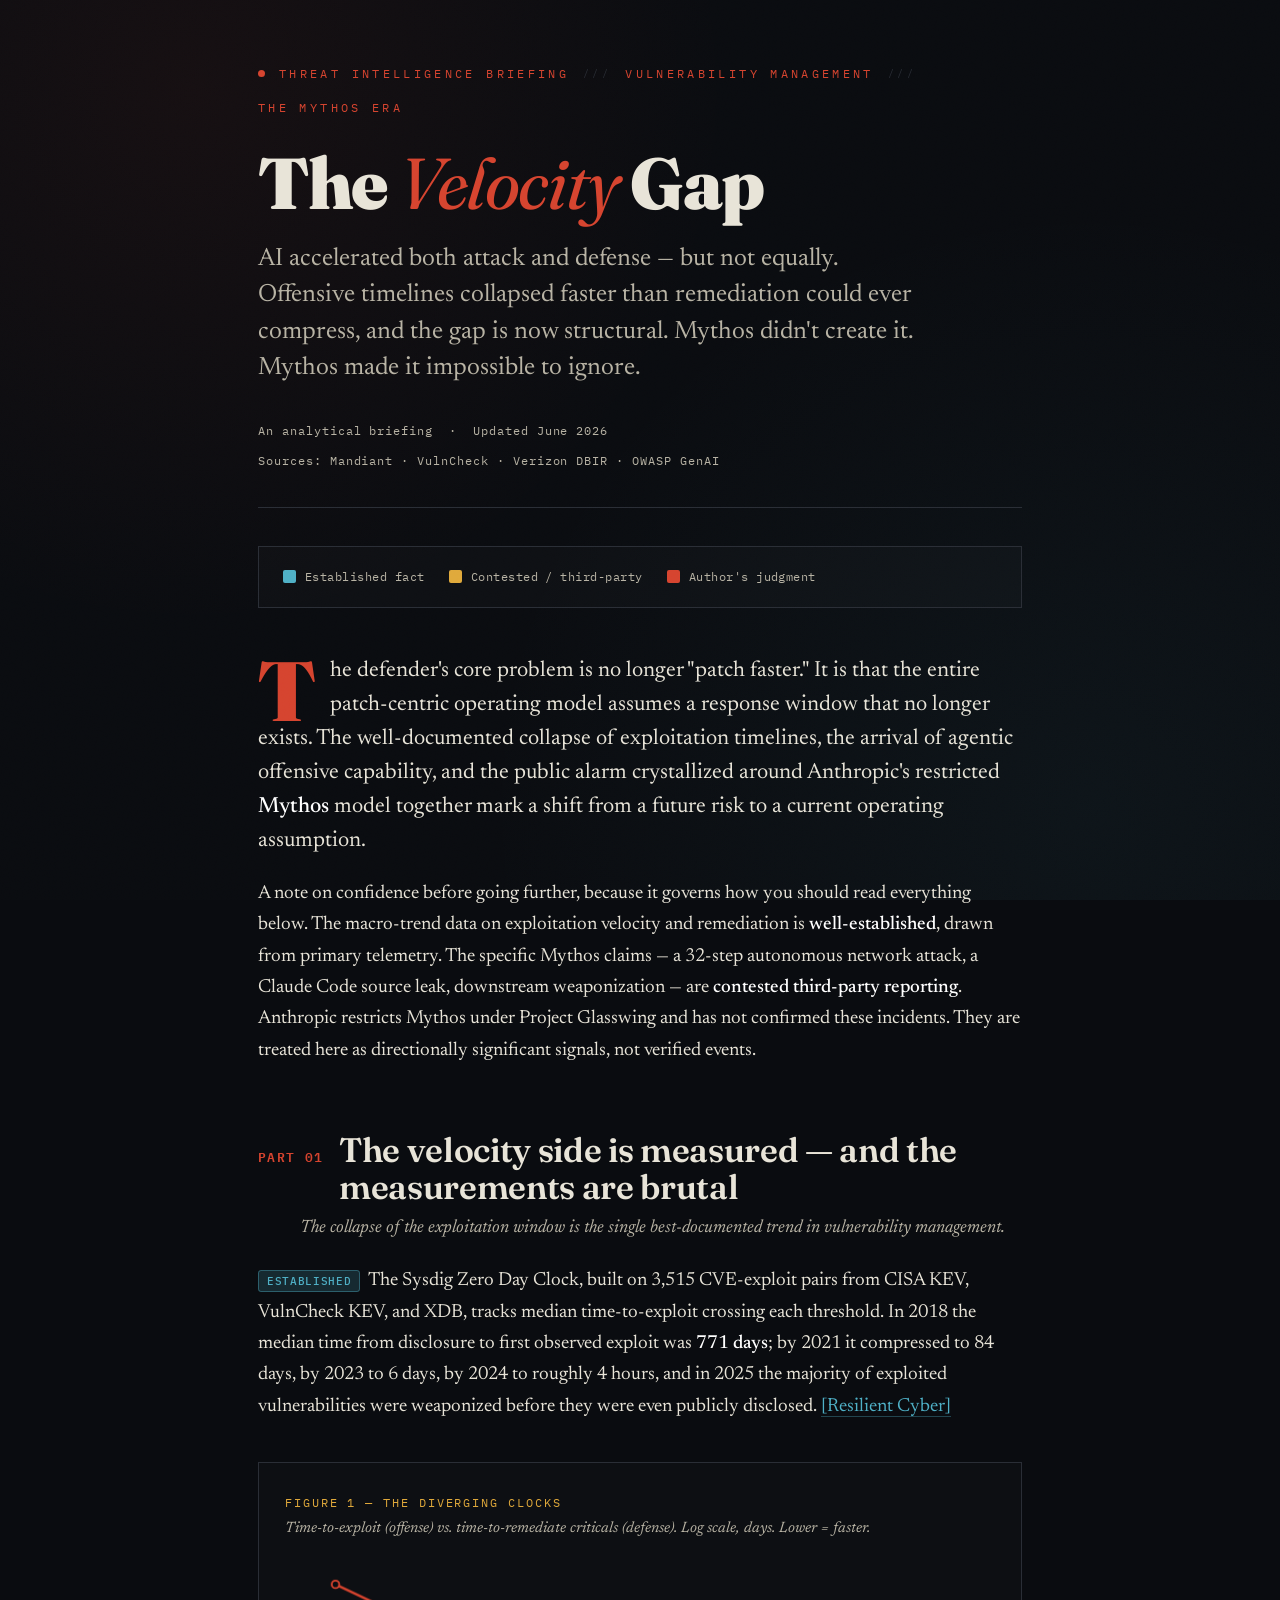
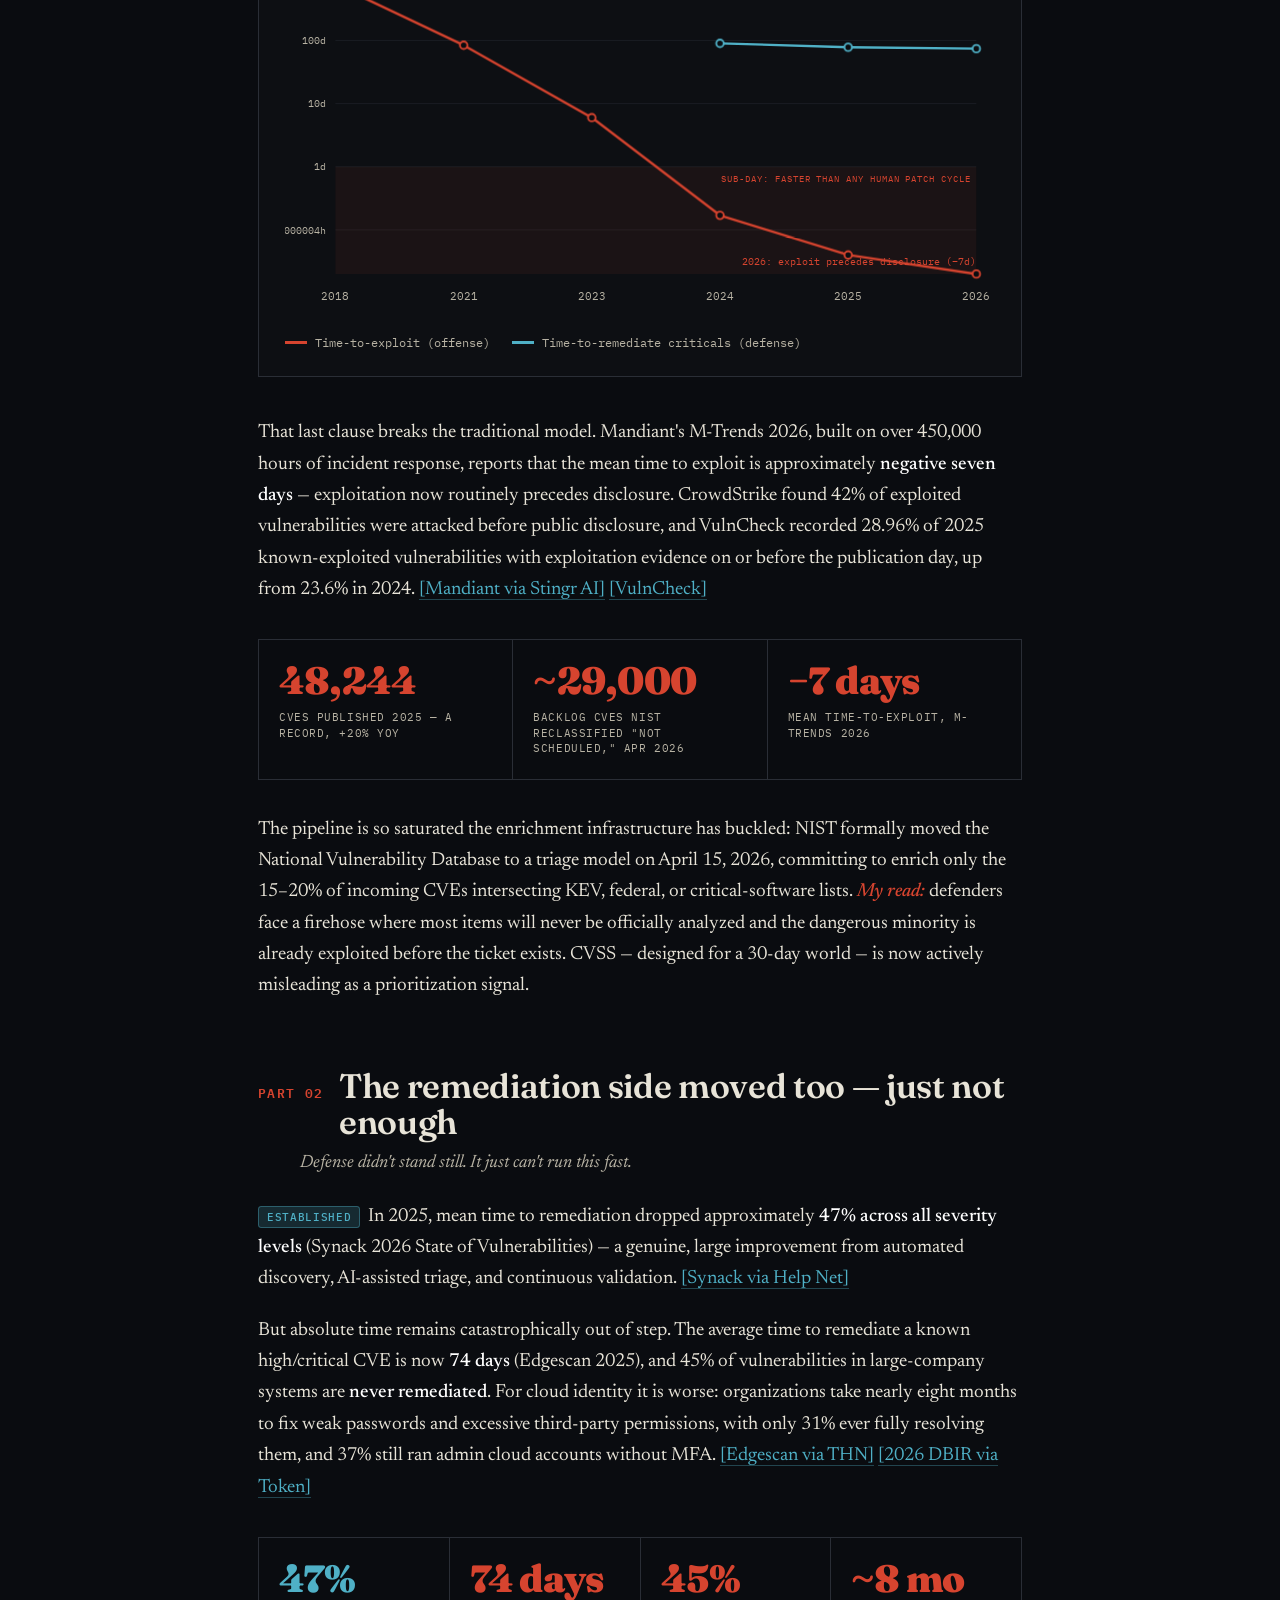
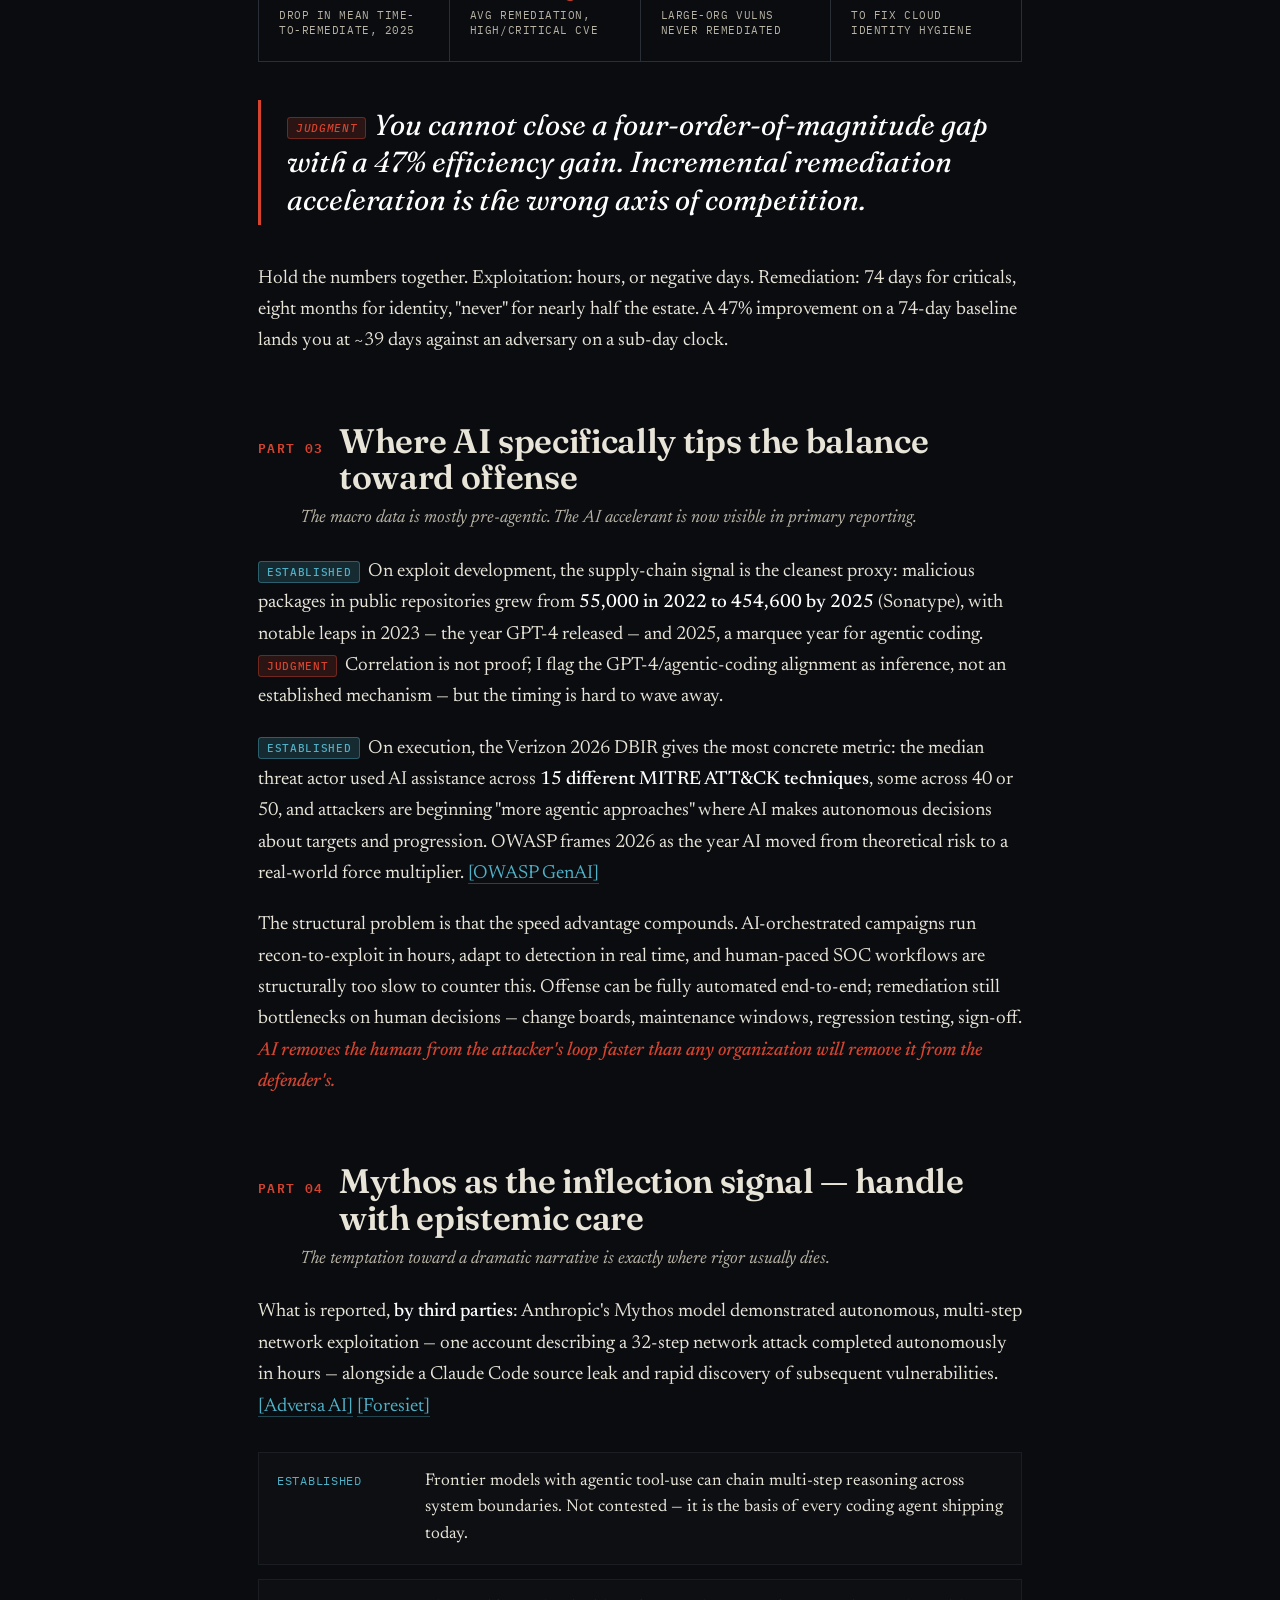
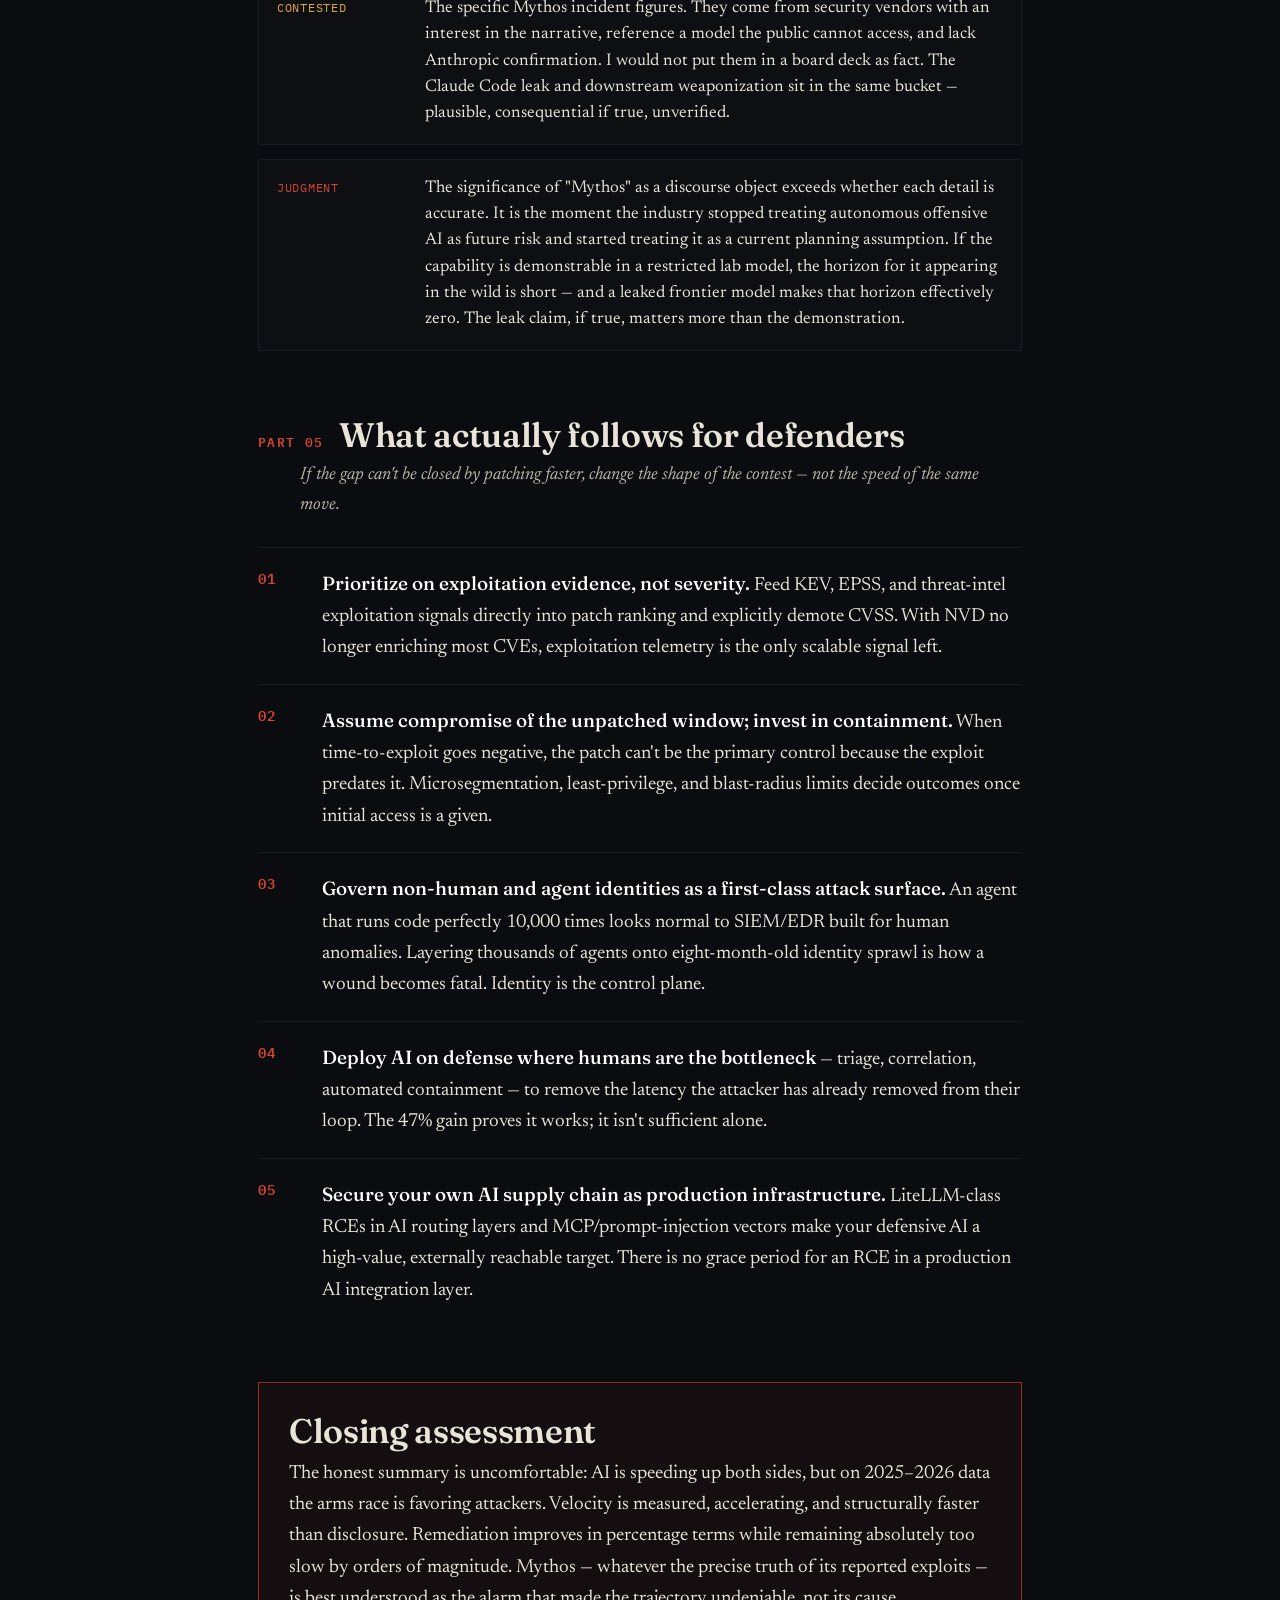
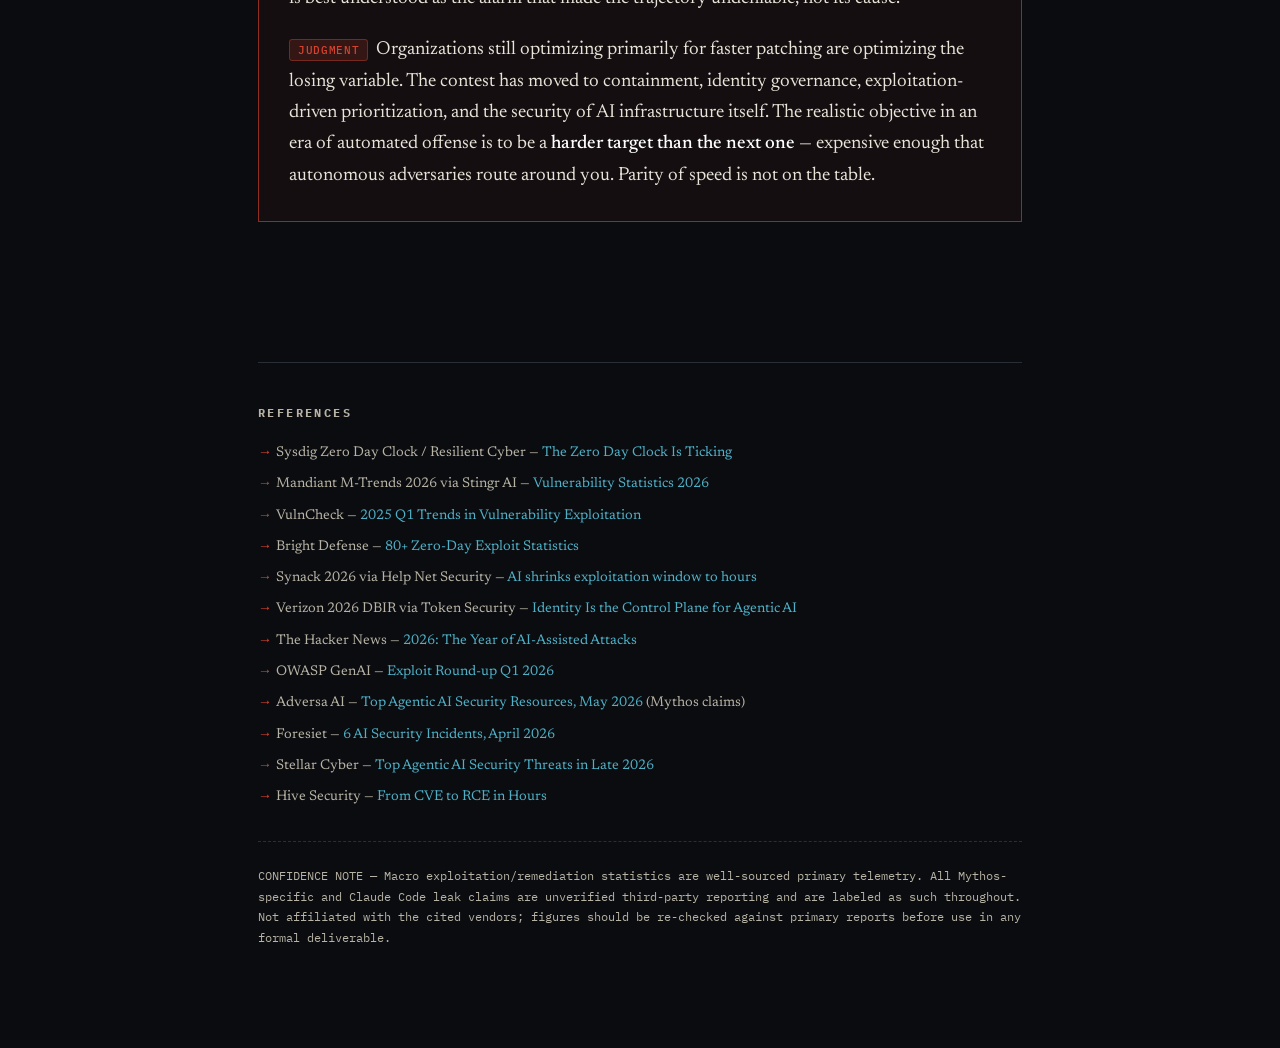
==== articles/ai-threat-velocity-vs-remediation.html @ f8171c8b "Add files via upload" ====
<!-- NAV:START -->
<!-- NAV:END -->
<!DOCTYPE html>
<html lang="en">
<head>
<meta charset="UTF-8">
<meta name="viewport" content="width=device-width, initial-scale=1.0">
<title>The Velocity Gap — AI's Asymmetric Impact on Threat Vectors and Vulnerability Remediation</title>
<link rel="preconnect" href="https://fonts.googleapis.com">
<link rel="preconnect" href="https://fonts.gstatic.com" crossorigin>
<link href="https://fonts.googleapis.com/css2?family=Fraunces:ital,opsz,wght@0,9..144,400;0,9..144,600;0,9..144,900;1,9..144,400&family=IBM+Plex+Mono:wght@400;500;600&family=Newsreader:ital,opsz,wght@0,6..72,400;0,6..72,500;1,6..72,400&display=swap" rel="stylesheet">
<style>
  :root{
    --ink:#0a0c10;
    --paper:#e8e4d8;
    --paper-dim:#b8b3a4;
    --blood:#d6442f;
    --blood-dim:#8f2e20;
    --amber:#e0a93b;
    --cyan:#4fb0c6;
    --line:#2a2e36;
    --line-soft:#1a1d24;
  }
  *{margin:0;padding:0;box-sizing:border-box}
  html{scroll-behavior:smooth}
  body{
    background:var(--ink);
    color:var(--paper);
    font-family:'Newsreader',Georgia,serif;
    font-size:19px;
    line-height:1.65;
    -webkit-font-smoothing:antialiased;
    background-image:
      radial-gradient(circle at 15% 10%, rgba(214,68,47,0.06), transparent 40%),
      radial-gradient(circle at 85% 90%, rgba(79,176,198,0.05), transparent 45%);
    background-attachment:fixed;
  }
  body::before{
    content:"";position:fixed;inset:0;pointer-events:none;z-index:9999;
    opacity:0.035;mix-blend-mode:overlay;
    background-image:url("data:image/svg+xml,%3Csvg xmlns='http://www.w3.org/2000/svg' width='120' height='120'%3E%3Cfilter id='n'%3E%3CfeTurbulence type='fractalNoise' baseFrequency='0.85' numOctaves='3'/%3E%3C/filter%3E%3Crect width='100%25' height='100%25' filter='url(%23n)'/%3E%3C/svg%3E");
  }
  .wrap{max-width:820px;margin:0 auto;padding:0 28px}

  /* ---- masthead ---- */
  header.mast{padding:64px 0 36px;border-bottom:1px solid var(--line)}
  .kicker{
    font-family:'IBM Plex Mono',monospace;font-size:12px;letter-spacing:0.28em;
    text-transform:uppercase;color:var(--blood);display:flex;gap:14px;align-items:center;
    margin-bottom:30px;flex-wrap:wrap;
  }
  .kicker .dot{width:7px;height:7px;background:var(--blood);border-radius:50%;
    animation:pulse 2.4s ease-in-out infinite}
  @keyframes pulse{0%,100%{opacity:1;transform:scale(1)}50%{opacity:.35;transform:scale(.7)}}
  .kicker .sep{color:var(--line);font-size:10px}
  h1{
    font-family:'Fraunces',serif;font-weight:900;font-size:clamp(38px,7vw,72px);
    line-height:0.98;letter-spacing:-0.02em;margin-bottom:24px;
  }
  h1 .em{color:var(--blood);font-style:italic;font-weight:400}
  .standfirst{
    font-size:clamp(20px,2.6vw,25px);line-height:1.45;color:var(--paper-dim);
    font-weight:400;max-width:680px;
  }
  .byline{
    font-family:'IBM Plex Mono',monospace;font-size:12px;letter-spacing:0.08em;
    color:var(--paper-dim);margin-top:34px;display:flex;justify-content:space-between;
    flex-wrap:wrap;gap:10px;
  }
  .byline a{color:var(--cyan);text-decoration:none;border-bottom:1px dotted var(--cyan)}

  /* ---- confidence legend ---- */
  .legend{
    display:flex;gap:24px;flex-wrap:wrap;margin:38px 0;padding:20px 24px;
    border:1px solid var(--line);background:rgba(255,255,255,0.015);
    font-family:'IBM Plex Mono',monospace;font-size:12px;letter-spacing:0.04em;
  }
  .legend span{display:flex;align-items:center;gap:9px;color:var(--paper-dim)}
  .legend i{width:13px;height:13px;border-radius:2px;display:inline-block}
  .l-est{background:var(--cyan)}.l-con{background:var(--amber)}.l-jud{background:var(--blood)}

  /* ---- body ---- */
  article{padding:8px 0 60px}
  .lede{font-size:22px;line-height:1.55}
  .lede::first-letter{
    font-family:'Fraunces',serif;font-weight:900;font-size:84px;line-height:0.7;
    float:left;margin:8px 14px 0 0;color:var(--blood);
  }
  section{margin:56px 0;scroll-margin-top:40px}
  h2{
    font-family:'Fraunces',serif;font-weight:600;font-size:clamp(26px,3.6vw,34px);
    line-height:1.08;letter-spacing:-0.01em;margin-bottom:8px;padding-top:10px;
    display:flex;align-items:baseline;gap:16px;
  }
  h2 .num{
    font-family:'IBM Plex Mono',monospace;font-size:13px;color:var(--blood);
    letter-spacing:0.1em;flex-shrink:0;padding-top:6px;
  }
  h2 + .sub{color:var(--paper-dim);font-style:italic;font-size:18px;margin-bottom:22px;
    padding-left:42px;}
  p{margin:0 0 20px}
  p.body, section p{padding-left:0}
  article > section > p, .lede{}
  strong{color:#fff;font-weight:500}
  em.judge{color:var(--blood);font-style:italic;font-weight:500}
  a.src{color:var(--cyan);text-decoration:none;border-bottom:1px solid rgba(79,176,198,0.35)}
  a.src:hover{border-bottom-color:var(--cyan)}

  /* ---- stat callouts ---- */
  .stats{display:grid;grid-template-columns:repeat(auto-fit,minmax(150px,1fr));
    gap:1px;background:var(--line);border:1px solid var(--line);margin:34px 0}
  .stat{background:var(--ink);padding:22px 20px}
  .stat .big{font-family:'Fraunces',serif;font-weight:900;font-size:38px;
    line-height:1;color:var(--blood);letter-spacing:-0.02em}
  .stat .big.good{color:var(--cyan)}
  .stat .lbl{font-family:'IBM Plex Mono',monospace;font-size:11px;letter-spacing:0.05em;
    color:var(--paper-dim);margin-top:10px;line-height:1.4;text-transform:uppercase}

  /* ---- chart ---- */
  .chartcard{border:1px solid var(--line);background:rgba(255,255,255,0.012);
    padding:30px 26px 24px;margin:40px 0}
  .chartcard .ctitle{font-family:'IBM Plex Mono',monospace;font-size:12px;
    letter-spacing:0.16em;text-transform:uppercase;color:var(--amber);margin-bottom:4px}
  .chartcard .csub{color:var(--paper-dim);font-size:15px;font-style:italic;margin-bottom:20px}
  #gap{width:100%;height:auto;display:block}
  .clegend{display:flex;gap:22px;margin-top:16px;font-family:'IBM Plex Mono',monospace;
    font-size:12px;color:var(--paper-dim);flex-wrap:wrap}
  .clegend b{display:flex;align-items:center;gap:8px;font-weight:400}
  .clegend b i{width:22px;height:3px;display:inline-block}

  /* ---- pull / mythos block ---- */
  .pull{border-left:3px solid var(--blood);padding:6px 0 6px 26px;margin:38px 0;
    font-family:'Fraunces',serif;font-style:italic;font-weight:400;
    font-size:clamp(22px,3vw,29px);line-height:1.3;color:#fff}
  .tag{font-family:'IBM Plex Mono',monospace;font-size:11px;letter-spacing:0.06em;
    padding:3px 8px;border-radius:3px;text-transform:uppercase;vertical-align:middle;
    margin-right:8px;font-weight:500}
  .tag.est{background:rgba(79,176,198,0.18);color:var(--cyan);border:1px solid rgba(79,176,198,0.4)}
  .tag.con{background:rgba(224,169,59,0.16);color:var(--amber);border:1px solid rgba(224,169,59,0.4)}
  .tag.jud{background:rgba(214,68,47,0.16);color:var(--blood);border:1px solid rgba(214,68,47,0.4)}
  .epi{display:grid;gap:14px;margin:30px 0}
  .epi .row{display:grid;grid-template-columns:130px 1fr;gap:18px;align-items:start;
    padding:16px 18px;border:1px solid var(--line-soft);background:rgba(255,255,255,0.01)}
  .epi .row .k{font-family:'IBM Plex Mono',monospace;font-size:12px;letter-spacing:0.06em;
    text-transform:uppercase;padding-top:2px}
  .epi .row.est .k{color:var(--cyan)} .epi .row.con .k{color:var(--amber)}
  .epi .row.jud .k{color:var(--blood)}
  .epi .row .v{font-size:17px;line-height:1.55;color:var(--paper)}

  /* ---- actions ---- */
  ol.acts{list-style:none;counter-reset:a;margin:26px 0}
  ol.acts li{counter-increment:a;position:relative;padding:20px 0 20px 64px;
    border-top:1px solid var(--line-soft)}
  ol.acts li::before{content:counter(a,decimal-leading-zero);position:absolute;left:0;top:18px;
    font-family:'IBM Plex Mono',monospace;font-size:14px;color:var(--blood);
    font-weight:600;letter-spacing:0.05em}
  ol.acts li b{color:#fff;font-weight:500;font-family:'Fraunces',serif;font-size:19px}

  /* ---- close + refs ---- */
  .close{border:1px solid var(--blood-dim);background:rgba(214,68,47,0.05);
    padding:30px 30px;margin:50px 0}
  .close h2{padding-top:0}
  footer{border-top:1px solid var(--line);padding:40px 0 80px;margin-top:30px}
  footer h3{font-family:'IBM Plex Mono',monospace;font-size:12px;letter-spacing:0.2em;
    text-transform:uppercase;color:var(--paper-dim);margin-bottom:20px}
  .refs{list-style:none;display:grid;gap:11px;font-size:14px;line-height:1.45}
  .refs li{padding-left:18px;position:relative;color:var(--paper-dim)}
  .refs li::before{content:"→";position:absolute;left:0;color:var(--blood)}
  .refs a{color:var(--cyan);text-decoration:none;word-break:break-all}
  .refs a:hover{text-decoration:underline}
  .disclaim{font-family:'IBM Plex Mono',monospace;font-size:12px;line-height:1.7;
    color:var(--paper-dim);margin-top:34px;padding-top:24px;border-top:1px dashed var(--line)}

  @media(max-width:560px){
    body{font-size:18px}
    .epi .row{grid-template-columns:1fr;gap:6px}
    .lede::first-letter{font-size:64px}
    h2{flex-direction:column;gap:4px} h2 .num{padding-top:0}
    h2 + .sub{padding-left:0}
  }
</style>
</head>
<body>
<div class="wrap">

  <header class="mast">
    <div class="kicker">
      <span class="dot"></span>Threat Intelligence Briefing
      <span class="sep">///</span> Vulnerability Management
      <span class="sep">///</span> The Mythos Era
    </div>
    <h1>The <span class="em">Velocity</span> Gap</h1>
    <p class="standfirst">AI accelerated both attack and defense — but not equally. Offensive timelines collapsed faster than remediation could ever compress, and the gap is now structural. Mythos didn't create it. Mythos made it impossible to ignore.</p>
    <div class="byline">
      <span>An analytical briefing &nbsp;·&nbsp; Updated June 2026</span>
      <span>Sources: Mandiant · VulnCheck · Verizon DBIR · OWASP GenAI</span>
    </div>
  </header>

  <div class="legend" aria-label="confidence coding">
    <span><i class="l-est"></i>Established fact</span>
    <span><i class="l-con"></i>Contested / third-party</span>
    <span><i class="l-jud"></i>Author's judgment</span>
  </div>

  <article>

    <p class="lede">The defender's core problem is no longer "patch faster." It is that the entire patch-centric operating model assumes a response window that no longer exists. The well-documented collapse of exploitation timelines, the arrival of agentic offensive capability, and the public alarm crystallized around Anthropic's restricted <strong>Mythos</strong> model together mark a shift from a future risk to a current operating assumption.</p>

    <p>A note on confidence before going further, because it governs how you should read everything below. The macro-trend data on exploitation velocity and remediation is <strong>well-established</strong>, drawn from primary telemetry. The specific Mythos claims — a 32-step autonomous network attack, a Claude Code source leak, downstream weaponization — are <strong>contested third-party reporting</strong>. Anthropic restricts Mythos under Project Glasswing and has not confirmed these incidents. They are treated here as directionally significant signals, not verified events.</p>

    <section id="s1">
      <h2><span class="num">PART 01</span> The velocity side is measured — and the measurements are brutal</h2>
      <div class="sub">The collapse of the exploitation window is the single best-documented trend in vulnerability management.</div>

      <p><span class="tag est">Established</span>The Sysdig Zero Day Clock, built on 3,515 CVE-exploit pairs from CISA KEV, VulnCheck KEV, and XDB, tracks median time-to-exploit crossing each threshold. In 2018 the median time from disclosure to first observed exploit was <strong>771 days</strong>; by 2021 it compressed to 84 days, by 2023 to 6 days, by 2024 to roughly 4 hours, and in 2025 the majority of exploited vulnerabilities were weaponized before they were even publicly disclosed. <a class="src" href="https://www.resilientcyber.io/p/the-zero-day-clock-is-ticking-why" target="_blank" rel="noopener">[Resilient Cyber]</a></p>

      <div class="chartcard">
        <div class="ctitle">Figure 1 — The Diverging Clocks</div>
        <div class="csub">Time-to-exploit (offense) vs. time-to-remediate criticals (defense). Log scale, days. Lower = faster.</div>
        <svg id="gap" viewBox="0 0 760 380" role="img" aria-label="Chart showing exploitation time collapsing far below remediation time"></svg>
        <div class="clegend">
          <b><i style="background:#d6442f"></i>Time-to-exploit (offense)</b>
          <b><i style="background:#4fb0c6"></i>Time-to-remediate criticals (defense)</b>
        </div>
      </div>

      <p>That last clause breaks the traditional model. Mandiant's M-Trends 2026, built on over 450,000 hours of incident response, reports that the mean time to exploit is approximately <strong>negative seven days</strong> — exploitation now routinely precedes disclosure. CrowdStrike found 42% of exploited vulnerabilities were attacked before public disclosure, and VulnCheck recorded 28.96% of 2025 known-exploited vulnerabilities with exploitation evidence on or before the publication day, up from 23.6% in 2024. <a class="src" href="https://www.stingrai.io/blog/vulnerability-statistics-2026" target="_blank" rel="noopener">[Mandiant via Stingr AI]</a> <a class="src" href="https://www.vulncheck.com/blog/exploitation-trends-q1-2025" target="_blank" rel="noopener">[VulnCheck]</a></p>

      <div class="stats">
        <div class="stat"><div class="big">48,244</div><div class="lbl">CVEs published 2025 — a record, +20% YoY</div></div>
        <div class="stat"><div class="big">~29,000</div><div class="lbl">Backlog CVEs NIST reclassified "Not Scheduled," Apr 2026</div></div>
        <div class="stat"><div class="big">−7 days</div><div class="lbl">Mean time-to-exploit, M-Trends 2026</div></div>
      </div>

      <p>The pipeline is so saturated the enrichment infrastructure has buckled: NIST formally moved the National Vulnerability Database to a triage model on April 15, 2026, committing to enrich only the 15–20% of incoming CVEs intersecting KEV, federal, or critical-software lists. <em class="judge">My read:</em> defenders face a firehose where most items will never be officially analyzed and the dangerous minority is already exploited before the ticket exists. CVSS — designed for a 30-day world — is now actively misleading as a prioritization signal.</p>
    </section>

    <section id="s2">
      <h2><span class="num">PART 02</span> The remediation side moved too — just not enough</h2>
      <div class="sub">Defense didn't stand still. It just can't run this fast.</div>

      <p><span class="tag est">Established</span>In 2025, mean time to remediation dropped approximately <strong>47% across all severity levels</strong> (Synack 2026 State of Vulnerabilities) — a genuine, large improvement from automated discovery, AI-assisted triage, and continuous validation. <a class="src" href="https://www.helpnetsecurity.com/2026/05/18/synack-2025-ai-driven-vulnerability-trends-report/" target="_blank" rel="noopener">[Synack via Help Net]</a></p>

      <p>But absolute time remains catastrophically out of step. The average time to remediate a known high/critical CVE is now <strong>74 days</strong> (Edgescan 2025), and 45% of vulnerabilities in large-company systems are <strong>never remediated</strong>. For cloud identity it is worse: organizations take nearly eight months to fix weak passwords and excessive third-party permissions, with only 31% ever fully resolving them, and 37% still ran admin cloud accounts without MFA. <a class="src" href="https://thehackernews.com/2026/05/2026-year-of-ai-assisted-attacks.html" target="_blank" rel="noopener">[Edgescan via THN]</a> <a class="src" href="https://www.token.security/blog/the-2026-data-breach-investigations-report-confirms-it-identity-is-the-control-plane-for-agentic-ai" target="_blank" rel="noopener">[2026 DBIR via Token]</a></p>

      <div class="stats">
        <div class="stat"><div class="big good">47%</div><div class="lbl">Drop in mean time-to-remediate, 2025</div></div>
        <div class="stat"><div class="big">74 days</div><div class="lbl">Avg remediation, high/critical CVE</div></div>
        <div class="stat"><div class="big">45%</div><div class="lbl">Large-org vulns never remediated</div></div>
        <div class="stat"><div class="big">~8 mo</div><div class="lbl">To fix cloud identity hygiene</div></div>
      </div>

      <div class="pull"><span class="tag jud">Judgment</span>You cannot close a four-order-of-magnitude gap with a 47% efficiency gain. Incremental remediation acceleration is the wrong axis of competition.</div>

      <p>Hold the numbers together. Exploitation: hours, or negative days. Remediation: 74 days for criticals, eight months for identity, "never" for nearly half the estate. A 47% improvement on a 74-day baseline lands you at ~39 days against an adversary on a sub-day clock.</p>
    </section>

    <section id="s3">
      <h2><span class="num">PART 03</span> Where AI specifically tips the balance toward offense</h2>
      <div class="sub">The macro data is mostly pre-agentic. The AI accelerant is now visible in primary reporting.</div>

      <p><span class="tag est">Established</span>On exploit development, the supply-chain signal is the cleanest proxy: malicious packages in public repositories grew from <strong>55,000 in 2022 to 454,600 by 2025</strong> (Sonatype), with notable leaps in 2023 — the year GPT-4 released — and 2025, a marquee year for agentic coding. <span class="tag jud">Judgment</span>Correlation is not proof; I flag the GPT-4/agentic-coding alignment as inference, not an established mechanism — but the timing is hard to wave away.</p>

      <p><span class="tag est">Established</span>On execution, the Verizon 2026 DBIR gives the most concrete metric: the median threat actor used AI assistance across <strong>15 different MITRE ATT&amp;CK techniques</strong>, some across 40 or 50, and attackers are beginning "more agentic approaches" where AI makes autonomous decisions about targets and progression. OWASP frames 2026 as the year AI moved from theoretical risk to a real-world force multiplier. <a class="src" href="https://genai.owasp.org/2026/04/14/owasp-genai-exploit-round-up-report-q1-2026/" target="_blank" rel="noopener">[OWASP GenAI]</a></p>

      <p>The structural problem is that the speed advantage compounds. AI-orchestrated campaigns run recon-to-exploit in hours, adapt to detection in real time, and human-paced SOC workflows are structurally too slow to counter this. Offense can be fully automated end-to-end; remediation still bottlenecks on human decisions — change boards, maintenance windows, regression testing, sign-off. <em class="judge">AI removes the human from the attacker's loop faster than any organization will remove it from the defender's.</em></p>
    </section>

    <section id="s4">
      <h2><span class="num">PART 04</span> Mythos as the inflection signal — handle with epistemic care</h2>
      <div class="sub">The temptation toward a dramatic narrative is exactly where rigor usually dies.</div>

      <p>What is reported, <strong>by third parties</strong>: Anthropic's Mythos model demonstrated autonomous, multi-step network exploitation — one account describing a 32-step network attack completed autonomously in hours — alongside a Claude Code source leak and rapid discovery of subsequent vulnerabilities. <a class="src" href="https://adversa.ai/blog/top-agentic-ai-security-resources-may-2026/" target="_blank" rel="noopener">[Adversa AI]</a> <a class="src" href="https://foresiet.com/blog/ai-security-incidents-attack-paths-april-2026/" target="_blank" rel="noopener">[Foresiet]</a></p>

      <div class="epi">
        <div class="row est"><div class="k">Established</div><div class="v">Frontier models with agentic tool-use can chain multi-step reasoning across system boundaries. Not contested — it is the basis of every coding agent shipping today.</div></div>
        <div class="row con"><div class="k">Contested</div><div class="v">The specific Mythos incident figures. They come from security vendors with an interest in the narrative, reference a model the public cannot access, and lack Anthropic confirmation. I would not put them in a board deck as fact. The Claude Code leak and downstream weaponization sit in the same bucket — plausible, consequential if true, unverified.</div></div>
        <div class="row jud"><div class="k">Judgment</div><div class="v">The significance of "Mythos" as a discourse object exceeds whether each detail is accurate. It is the moment the industry stopped treating autonomous offensive AI as future risk and started treating it as a current planning assumption. If the capability is demonstrable in a restricted lab model, the horizon for it appearing in the wild is short — and a leaked frontier model makes that horizon effectively zero. The leak claim, if true, matters more than the demonstration.</div></div>
      </div>
    </section>

    <section id="s5">
      <h2><span class="num">PART 05</span> What actually follows for defenders</h2>
      <div class="sub">If the gap can't be closed by patching faster, change the shape of the contest — not the speed of the same move.</div>

      <ol class="acts">
        <li><b>Prioritize on exploitation evidence, not severity.</b> Feed KEV, EPSS, and threat-intel exploitation signals directly into patch ranking and explicitly demote CVSS. With NVD no longer enriching most CVEs, exploitation telemetry is the only scalable signal left.</li>
        <li><b>Assume compromise of the unpatched window; invest in containment.</b> When time-to-exploit goes negative, the patch can't be the primary control because the exploit predates it. Microsegmentation, least-privilege, and blast-radius limits decide outcomes once initial access is a given.</li>
        <li><b>Govern non-human and agent identities as a first-class attack surface.</b> An agent that runs code perfectly 10,000 times looks normal to SIEM/EDR built for human anomalies. Layering thousands of agents onto eight-month-old identity sprawl is how a wound becomes fatal. Identity is the control plane.</li>
        <li><b>Deploy AI on defense where humans are the bottleneck</b> — triage, correlation, automated containment — to remove the latency the attacker has already removed from their loop. The 47% gain proves it works; it isn't sufficient alone.</li>
        <li><b>Secure your own AI supply chain as production infrastructure.</b> LiteLLM-class RCEs in AI routing layers and MCP/prompt-injection vectors make your defensive AI a high-value, externally reachable target. There is no grace period for an RCE in a production AI integration layer.</li>
      </ol>
    </section>

    <div class="close">
      <h2>Closing assessment</h2>
      <p>The honest summary is uncomfortable: AI is speeding up both sides, but on 2025–2026 data the arms race is favoring attackers. Velocity is measured, accelerating, and structurally faster than disclosure. Remediation improves in percentage terms while remaining absolutely too slow by orders of magnitude. Mythos — whatever the precise truth of its reported exploits — is best understood as the alarm that made the trajectory undeniable, not its cause.</p>
      <p style="margin-bottom:0"><span class="tag jud">Judgment</span>Organizations still optimizing primarily for faster patching are optimizing the losing variable. The contest has moved to containment, identity governance, exploitation-driven prioritization, and the security of AI infrastructure itself. The realistic objective in an era of automated offense is to be a <strong>harder target than the next one</strong> — expensive enough that autonomous adversaries route around you. Parity of speed is not on the table.</p>
    </div>

  </article>

  <footer>
    <h3>References</h3>
    <ul class="refs">
      <li>Sysdig Zero Day Clock / Resilient Cyber — <a href="https://www.resilientcyber.io/p/the-zero-day-clock-is-ticking-why" target="_blank" rel="noopener">The Zero Day Clock Is Ticking</a></li>
      <li>Mandiant M-Trends 2026 via Stingr AI — <a href="https://www.stingrai.io/blog/vulnerability-statistics-2026" target="_blank" rel="noopener">Vulnerability Statistics 2026</a></li>
      <li>VulnCheck — <a href="https://www.vulncheck.com/blog/exploitation-trends-q1-2025" target="_blank" rel="noopener">2025 Q1 Trends in Vulnerability Exploitation</a></li>
      <li>Bright Defense — <a href="https://www.brightdefense.com/resources/zero-day-exploit-statistics/" target="_blank" rel="noopener">80+ Zero-Day Exploit Statistics</a></li>
      <li>Synack 2026 via Help Net Security — <a href="https://www.helpnetsecurity.com/2026/05/18/synack-2025-ai-driven-vulnerability-trends-report/" target="_blank" rel="noopener">AI shrinks exploitation window to hours</a></li>
      <li>Verizon 2026 DBIR via Token Security — <a href="https://www.token.security/blog/the-2026-data-breach-investigations-report-confirms-it-identity-is-the-control-plane-for-agentic-ai" target="_blank" rel="noopener">Identity Is the Control Plane for Agentic AI</a></li>
      <li>The Hacker News — <a href="https://thehackernews.com/2026/05/2026-year-of-ai-assisted-attacks.html" target="_blank" rel="noopener">2026: The Year of AI-Assisted Attacks</a></li>
      <li>OWASP GenAI — <a href="https://genai.owasp.org/2026/04/14/owasp-genai-exploit-round-up-report-q1-2026/" target="_blank" rel="noopener">Exploit Round-up Q1 2026</a></li>
      <li>Adversa AI — <a href="https://adversa.ai/blog/top-agentic-ai-security-resources-may-2026/" target="_blank" rel="noopener">Top Agentic AI Security Resources, May 2026</a> (Mythos claims)</li>
      <li>Foresiet — <a href="https://foresiet.com/blog/ai-security-incidents-attack-paths-april-2026/" target="_blank" rel="noopener">6 AI Security Incidents, April 2026</a></li>
      <li>Stellar Cyber — <a href="https://stellarcyber.ai/learn/agentic-ai-securiry-threats/" target="_blank" rel="noopener">Top Agentic AI Security Threats in Late 2026</a></li>
      <li>Hive Security — <a href="https://hivesecurity.gitlab.io/blog/from-cve-to-rce-in-hours-attack-timeline-2026/" target="_blank" rel="noopener">From CVE to RCE in Hours</a></li>
    </ul>
    <p class="disclaim">CONFIDENCE NOTE — Macro exploitation/remediation statistics are well-sourced primary telemetry. All Mythos-specific and Claude Code leak claims are unverified third-party reporting and are labeled as such throughout. Not affiliated with the cited vendors; figures should be re-checked against primary reports before use in any formal deliverable.</p>
  </footer>

</div>

<script>
(function(){
  // Diverging clocks chart — log scale, days. Drawn natively (no deps).
  const svg = document.getElementById('gap');
  const NS='http://www.w3.org/2000/svg';
  const W=760,H=380, m={t:24,r:20,b:46,l:54};
  const pw=W-m.l-m.r, ph=H-m.t-m.b;

  const years=[2018,2021,2023,2024,2025,2026];
  // time-to-exploit in days (negative shown clamped to 0.2 for log); remediate criticals in days
  const exploit=[771,84,6,0.17,0.04,0.02];   // ~4h=0.17d, sub-day, then "negative"/pre-disclosure ~clamped
  const remediate=[null,null,null,90,78,74];  // criticals; earlier years sparse
  const yMin=0.02, yMax=771;
  const lx=Math.log10(yMin), hx=Math.log10(yMax);

  const xAt=i=> m.l + (i/(years.length-1))*pw;
  const yAt=v=> m.t + ph - ((Math.log10(v)-lx)/(hx-lx))*ph;

  function el(t,a){const e=document.createElementNS(NS,t);for(const k in a)e.setAttribute(k,a[k]);return e;}

  // gridlines at decades
  [0.1,1,10,100].forEach(v=>{
    const y=yAt(v);
    svg.appendChild(el('line',{x1:m.l,y1:y,x2:W-m.r,y2:y,stroke:'#1a1d24','stroke-width':1}));
    const lbl=el('text',{x:m.l-10,y:y+4,'text-anchor':'end',fill:'#b8b3a4','font-size':11,'font-family':'IBM Plex Mono,monospace'});
    lbl.textContent = v>=1? v+'d' : (v*24)+'h';
    svg.appendChild(lbl);
  });

  // x labels
  years.forEach((yr,i)=>{
    const t=el('text',{x:xAt(i),y:H-18,'text-anchor':'middle',fill:'#b8b3a4','font-size':12,'font-family':'IBM Plex Mono,monospace'});
    t.textContent=yr; svg.appendChild(t);
  });

  // danger band (below ~1 day = faster than any human cycle)
  const bandTop=yAt(1);
  svg.appendChild(el('rect',{x:m.l,y:bandTop,width:pw,height:(m.t+ph)-bandTop,fill:'rgba(214,68,47,0.07)'}));
  const bt=el('text',{x:W-m.r-6,y:bandTop+16,'text-anchor':'end',fill:'#d6442f','font-size':10,'font-family':'IBM Plex Mono,monospace','letter-spacing':'0.1em'});
  bt.textContent='SUB-DAY: FASTER THAN ANY HUMAN PATCH CYCLE'; svg.appendChild(bt);

  function path(data,color,dash){
    let d='',pts=[];
    data.forEach((v,i)=>{ if(v==null)return; const x=xAt(i),y=yAt(v); pts.push([x,y,v]); d+=(d?'L':'M')+x+' '+y+' ';});
    const p=el('path',{d:d,fill:'none',stroke:color,'stroke-width':2.5,'stroke-linecap':'round','stroke-linejoin':'round'});
    if(dash)p.setAttribute('stroke-dasharray',dash);
    const len=p.getTotalLength?0:0;
    svg.appendChild(p);
    // animate draw
    try{const L=p.getTotalLength();p.style.strokeDasharray=L;p.style.strokeDashoffset=L;
      p.animate([{strokeDashoffset:L},{strokeDashoffset:0}],{duration:1400,easing:'ease-out',fill:'forwards'});}catch(e){}
    pts.forEach(([x,y],idx)=>{
      const c=el('circle',{cx:x,cy:y,r:4,fill:'#0a0c10',stroke:color,'stroke-width':2});
      c.style.opacity=0; svg.appendChild(c);
      c.animate([{opacity:0},{opacity:1}],{duration:300,delay:200+idx*200,fill:'forwards'});
    });
  }

  path(remediate,'#4fb0c6');
  path(exploit,'#d6442f');

  // annotation: negative-days note
  const note=el('text',{x:xAt(5),y:yAt(0.02)-10,'text-anchor':'end',fill:'#d6442f','font-size':11,'font-family':'IBM Plex Mono,monospace'});
  note.textContent='2026: exploit precedes disclosure (−7d)'; svg.appendChild(note);
})();
</script>
</body>
</html>
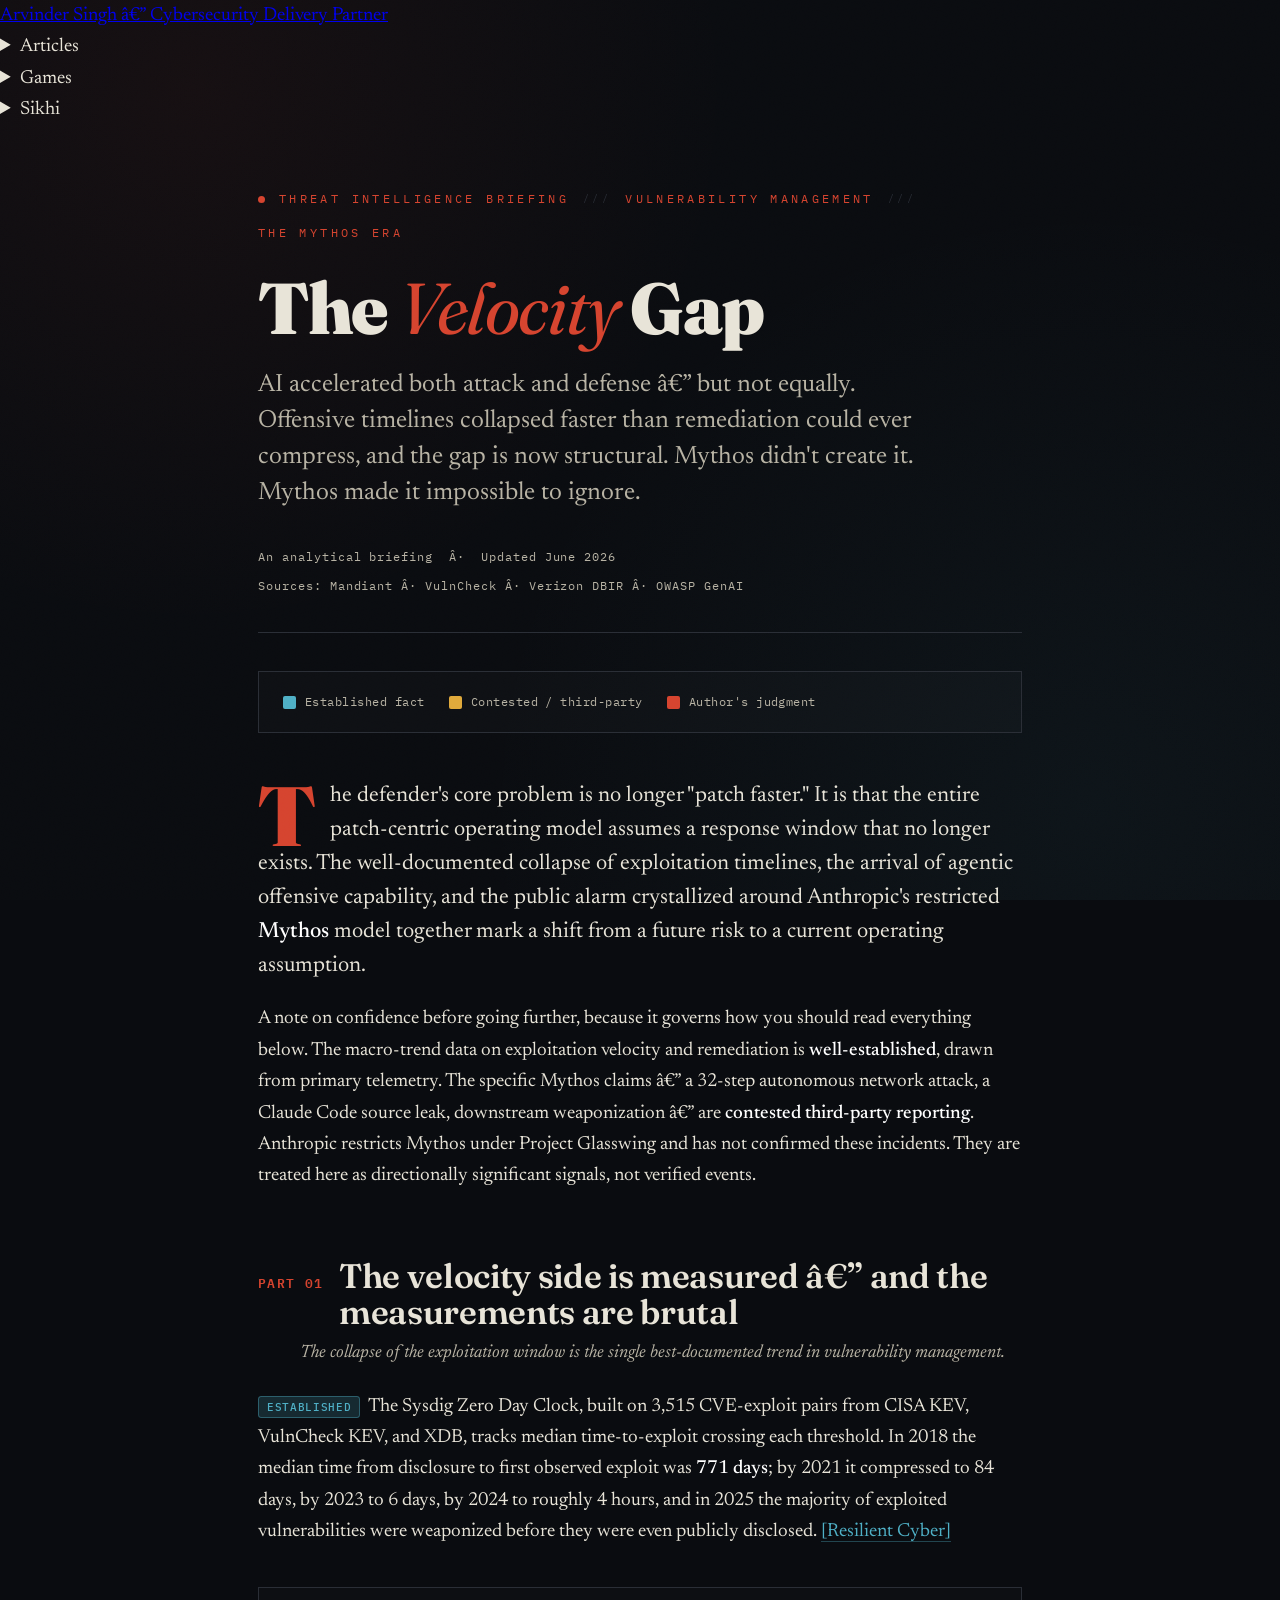
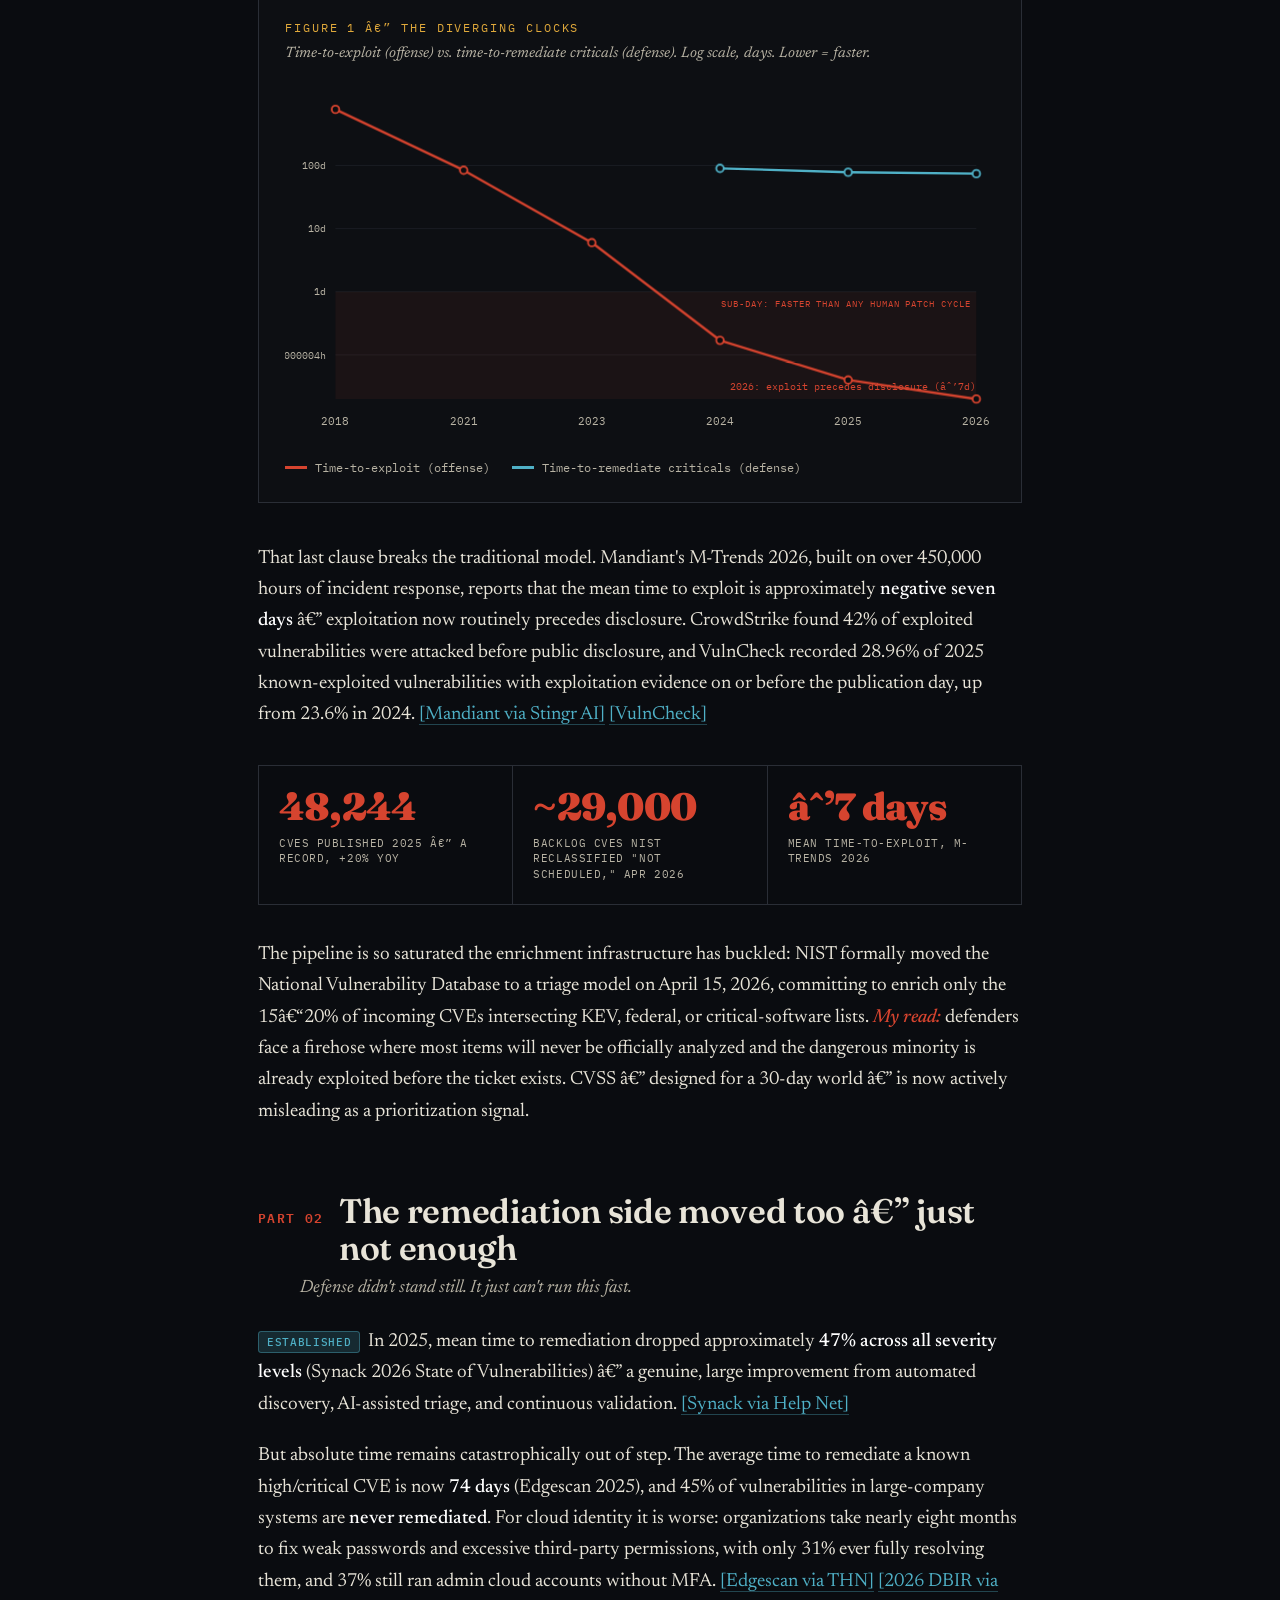
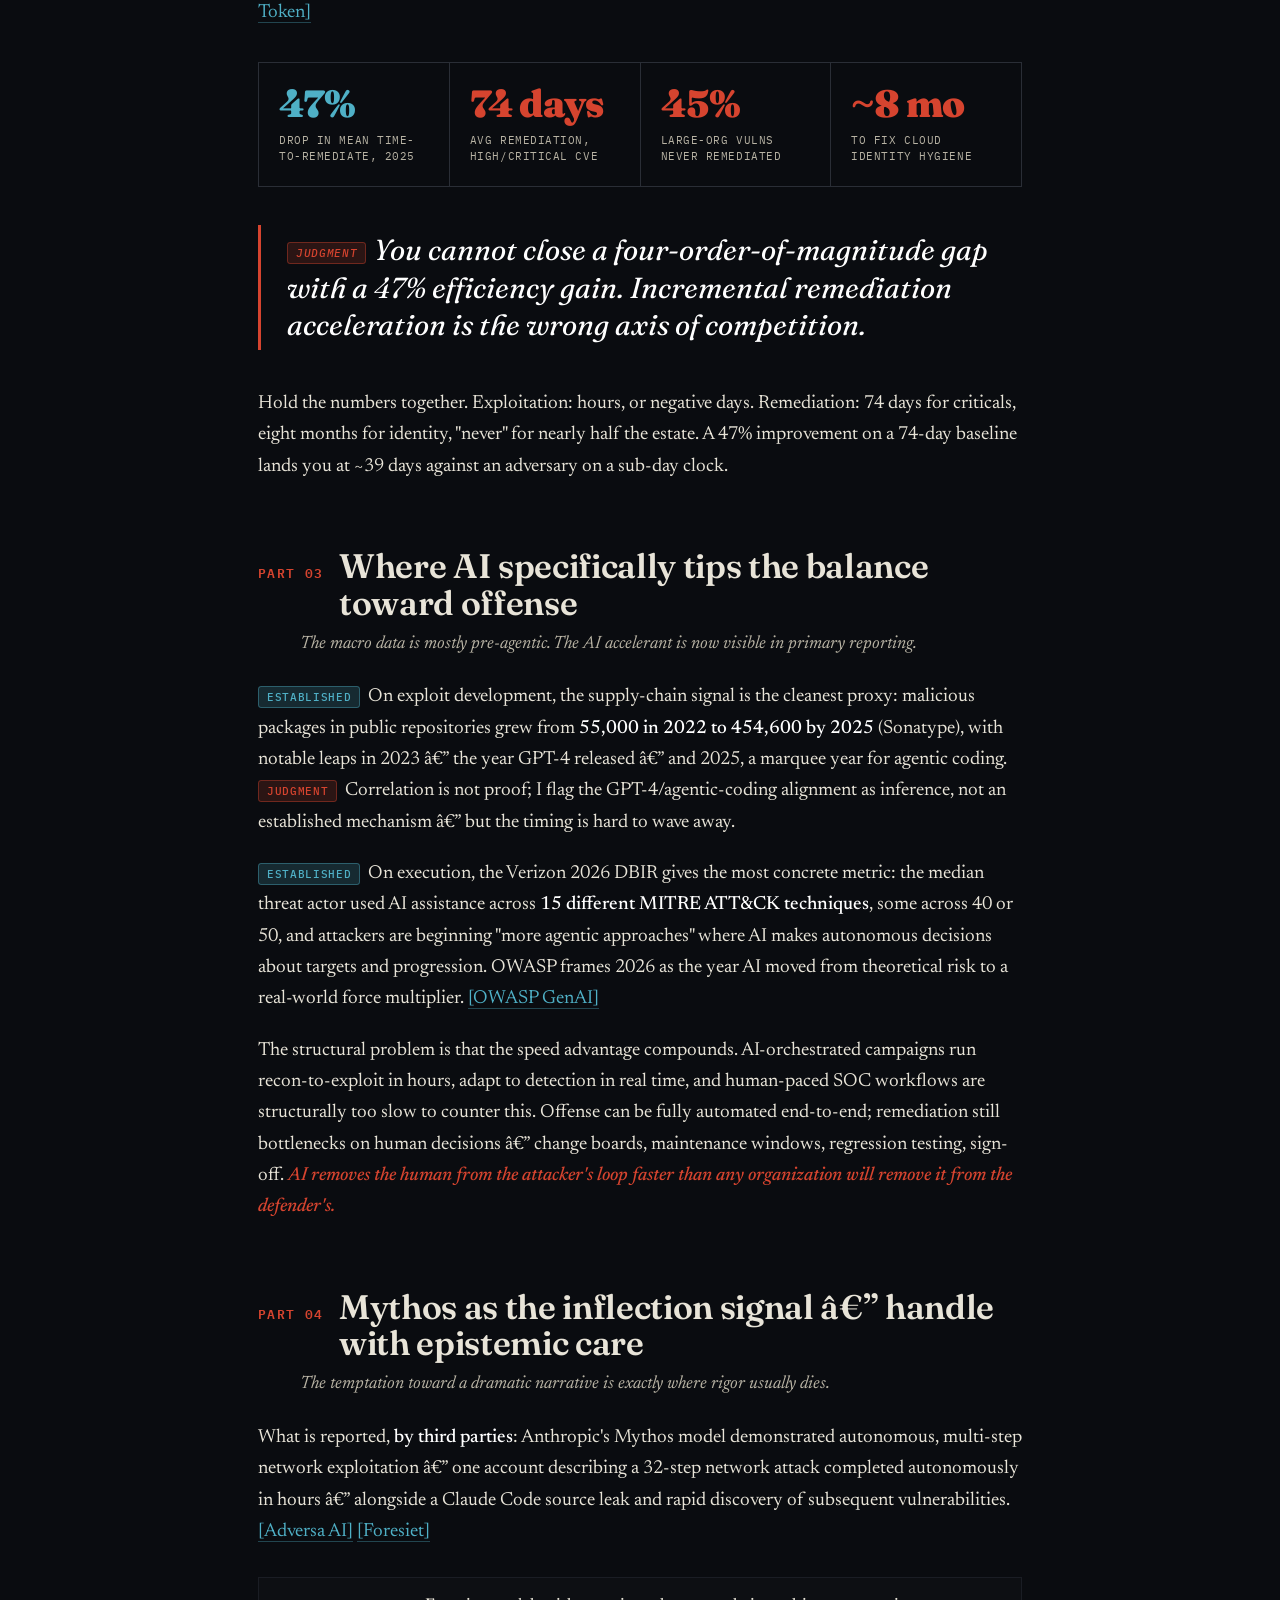
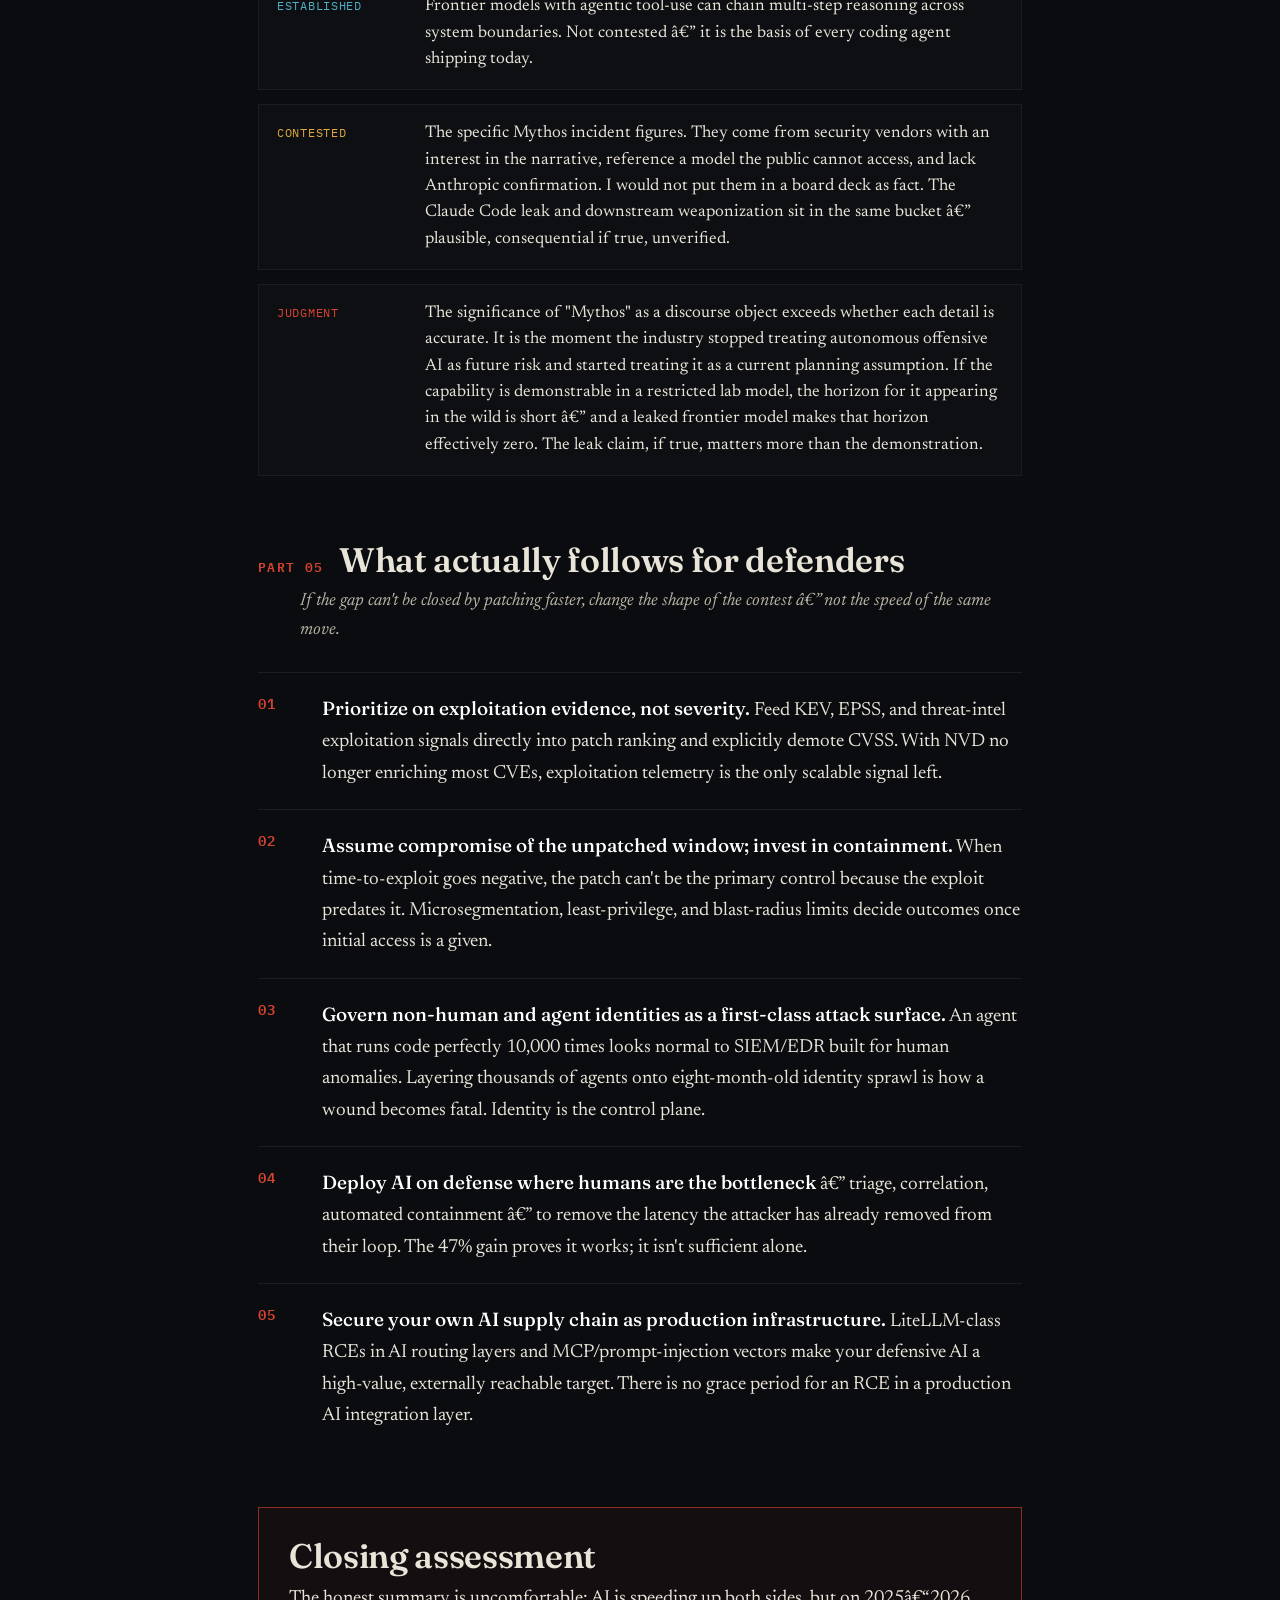
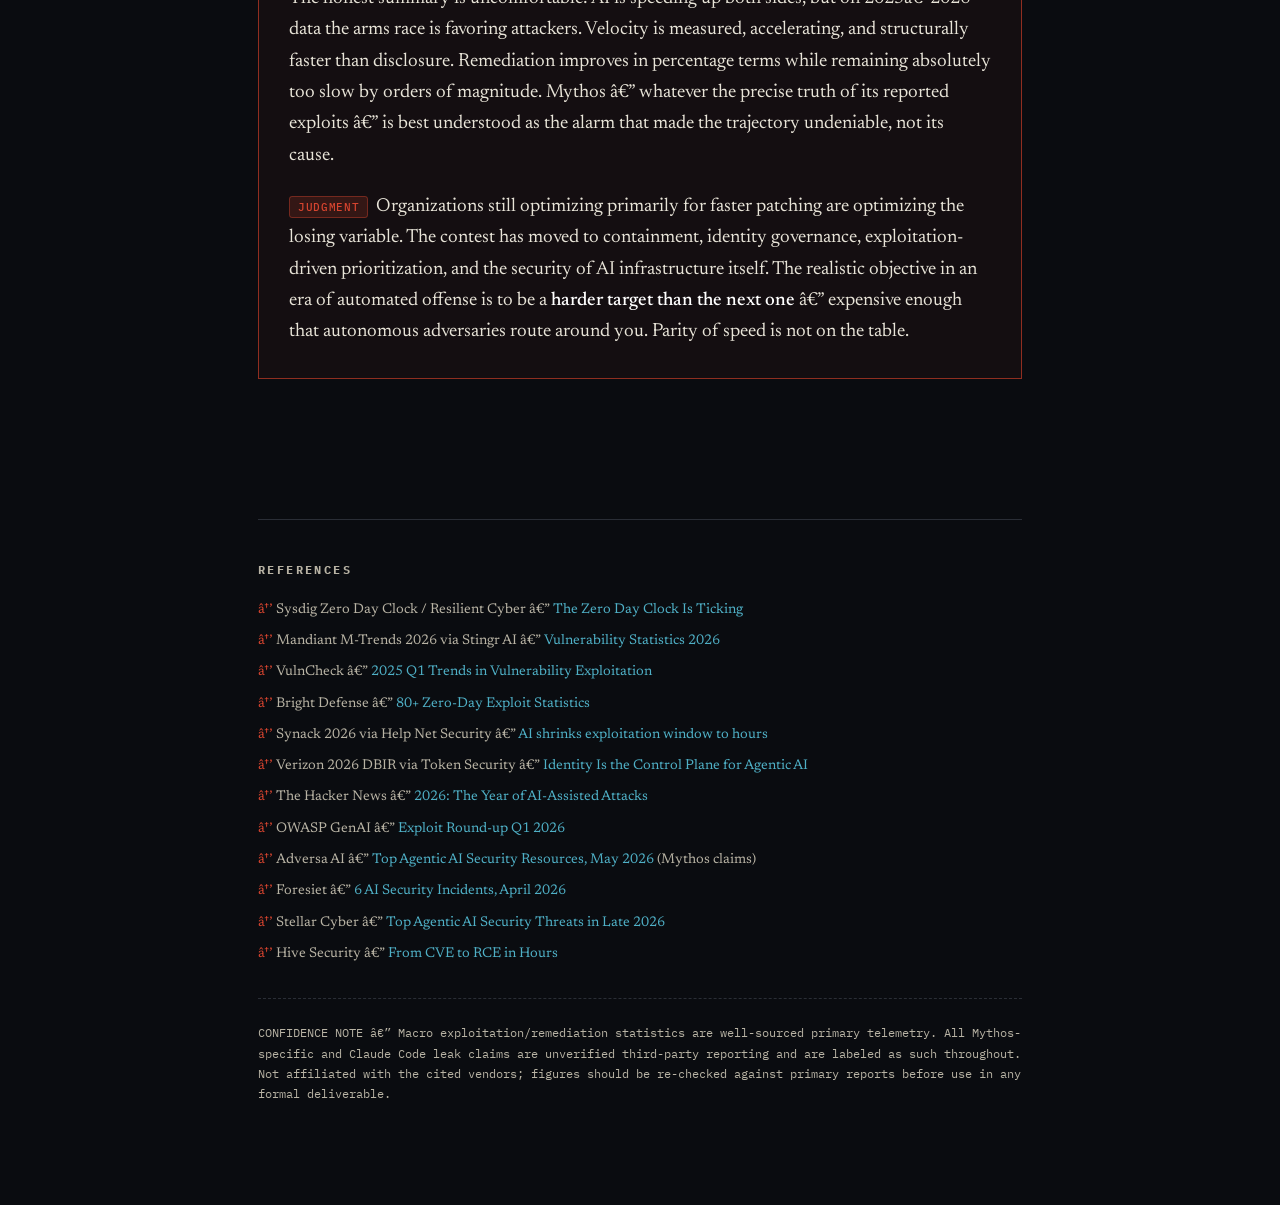
==== commit 3b7272cd: "chore: regenerate navigation menu [skip ci]" ====
--- a/articles/ai-threat-velocity-vs-remediation.html
+++ b/articles/ai-threat-velocity-vs-remediation.html
@@ -1,4 +1,31 @@
 <!-- NAV:START -->
+<nav class="site-nav" aria-label="Site navigation">
+  <ul>
+    <li><a href="/index.html">Arvinder Singh — Cybersecurity Delivery Partner</a></li>
+    <li>
+      <details><summary>Articles</summary>
+        <ul>
+          <li><a href="/articles/whatsapp-vs-signal.html">The Illusion of Privacy: What WhatsApp Doesn&#x27;t Tell You</a></li>
+          <li><a href="/articles/ai-threat-velocity-vs-remediation.html">The Velocity Gap — AI&#x27;s Asymmetric Impact on Threat Vectors and Vulnerability Remediation</a></li>
+        </ul>
+      </details>
+    </li>
+    <li>
+      <details><summary>Games</summary>
+        <ul>
+          <li><a href="/games/animal-dice-v3.html">ਡੰਗਰ DICE</a></li>
+        </ul>
+      </details>
+    </li>
+    <li>
+      <details><summary>Sikhi</summary>
+        <ul>
+          <li><a href="/sikhi/sikh-quiz.html">Sikh History &amp; Rehit Maryada Quiz</a></li>
+        </ul>
+      </details>
+    </li>
+  </ul>
+</nav>
 <!-- NAV:END -->
 <!DOCTYPE html>
 <html lang="en">
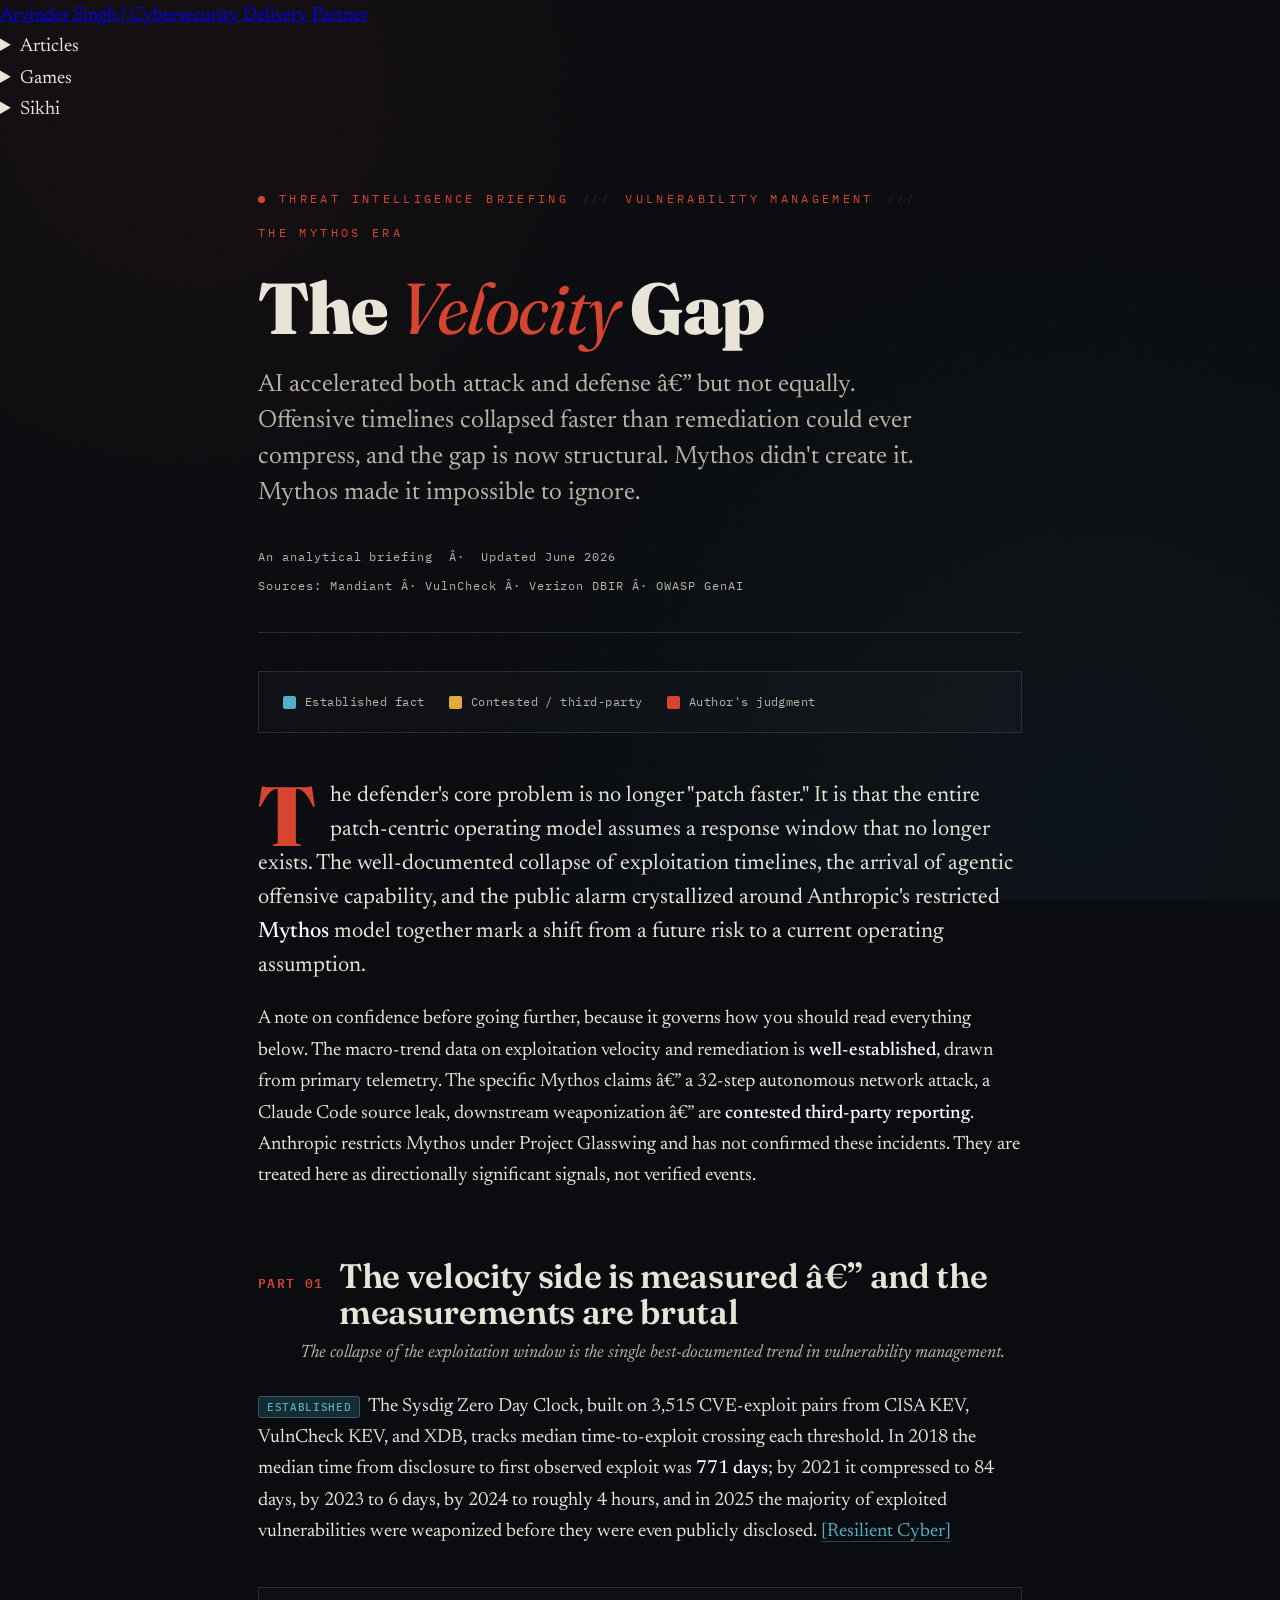
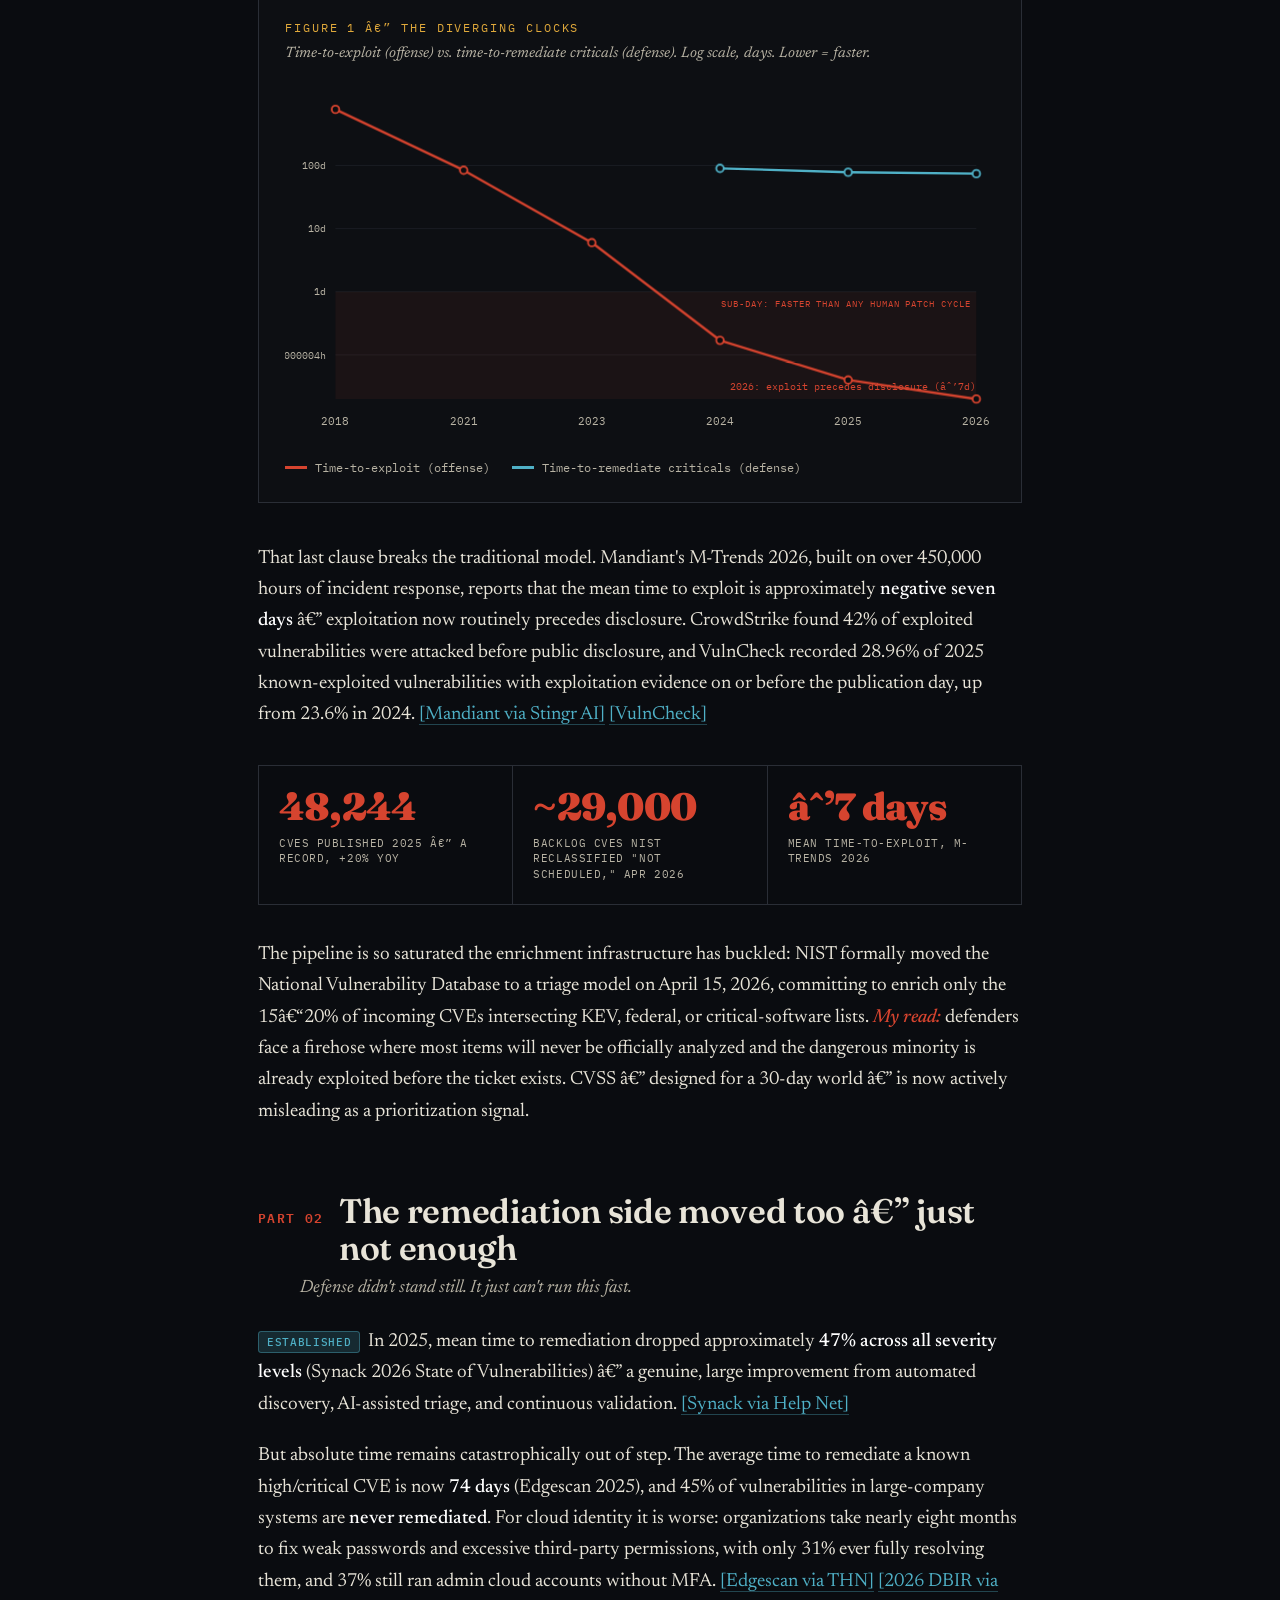
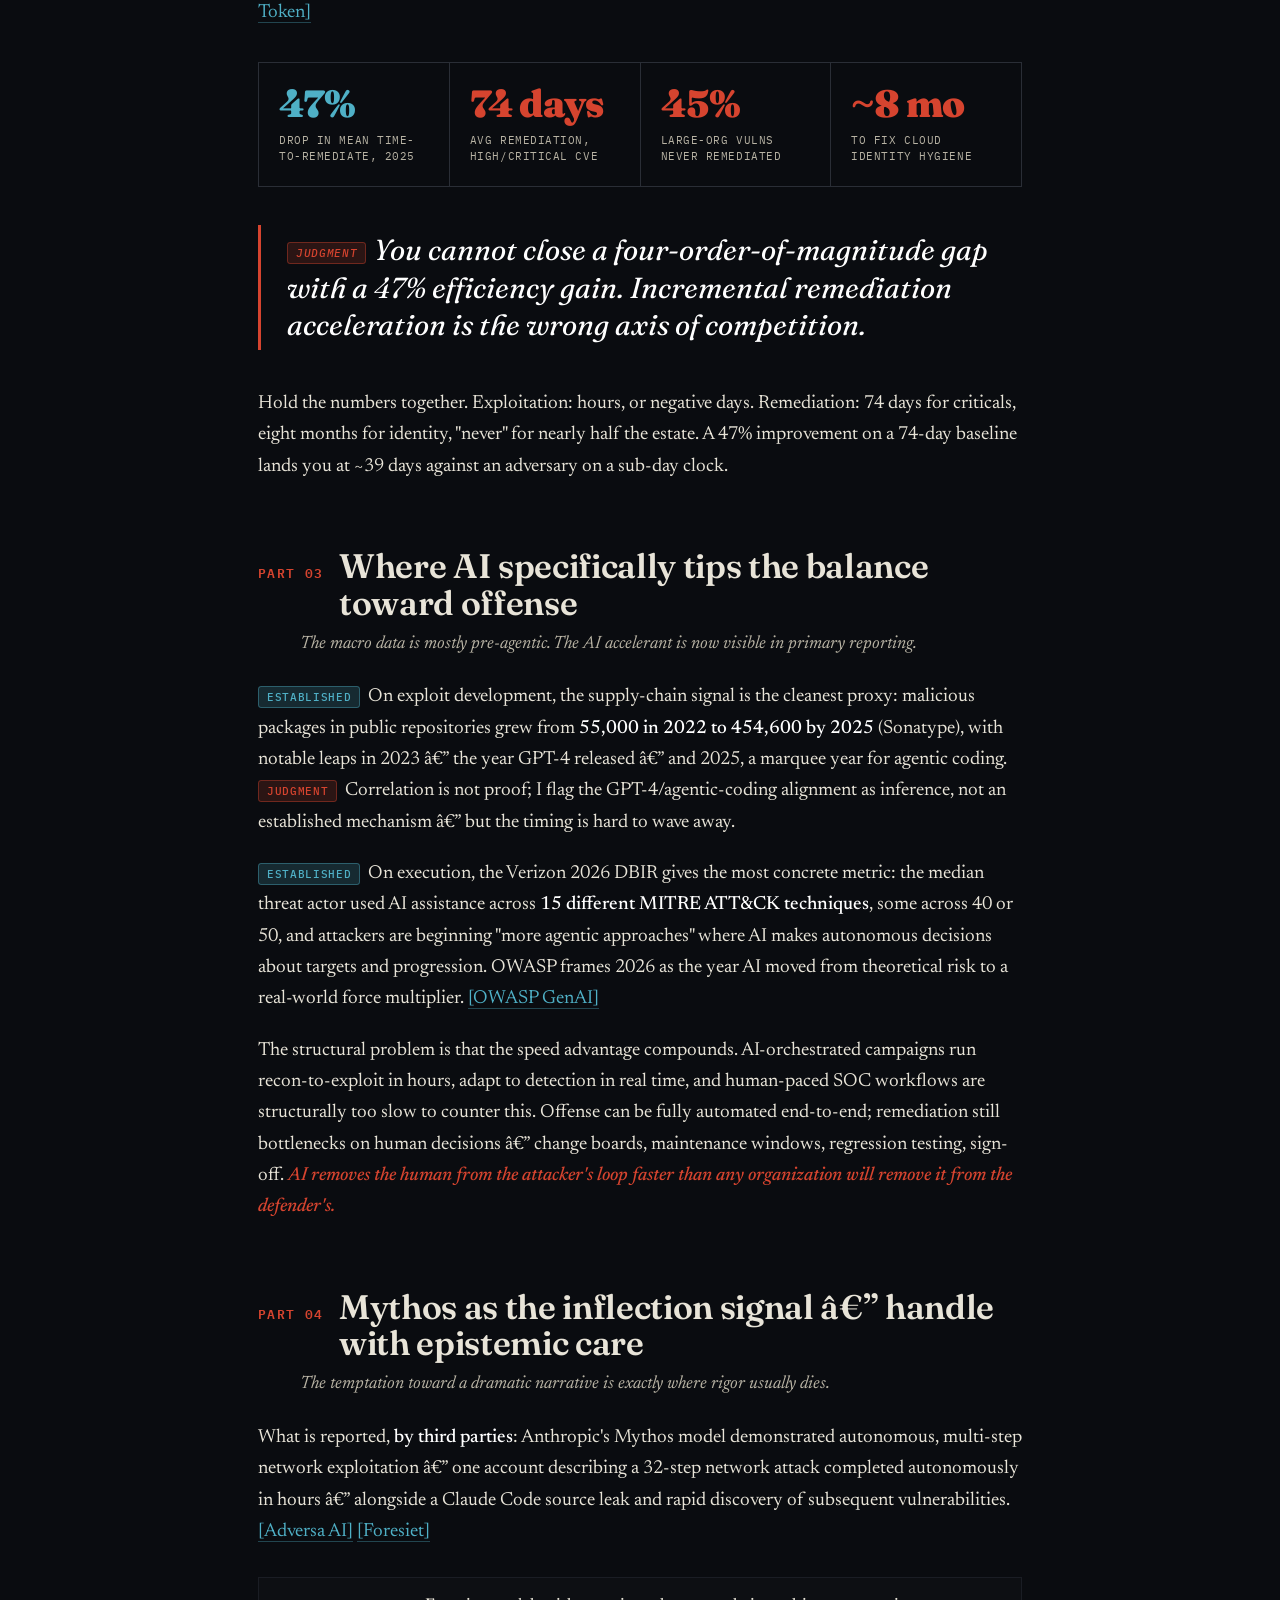
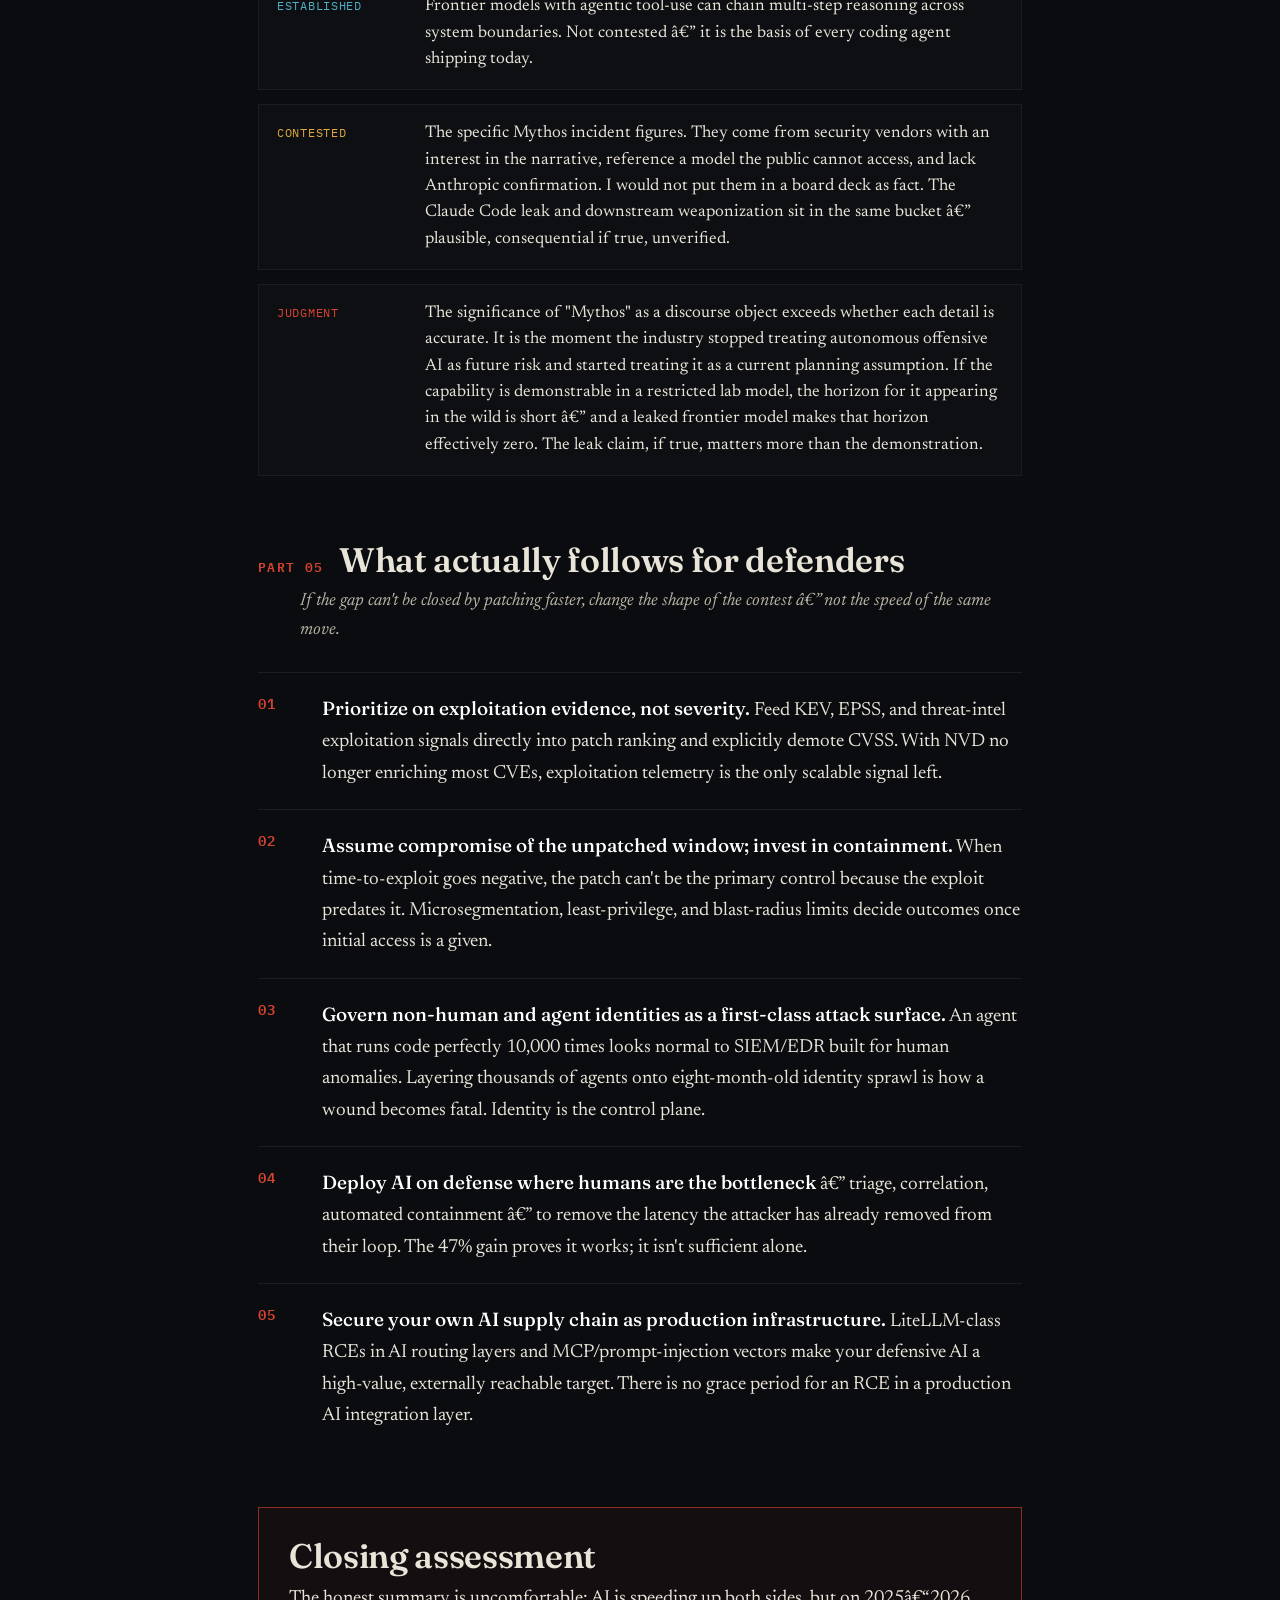
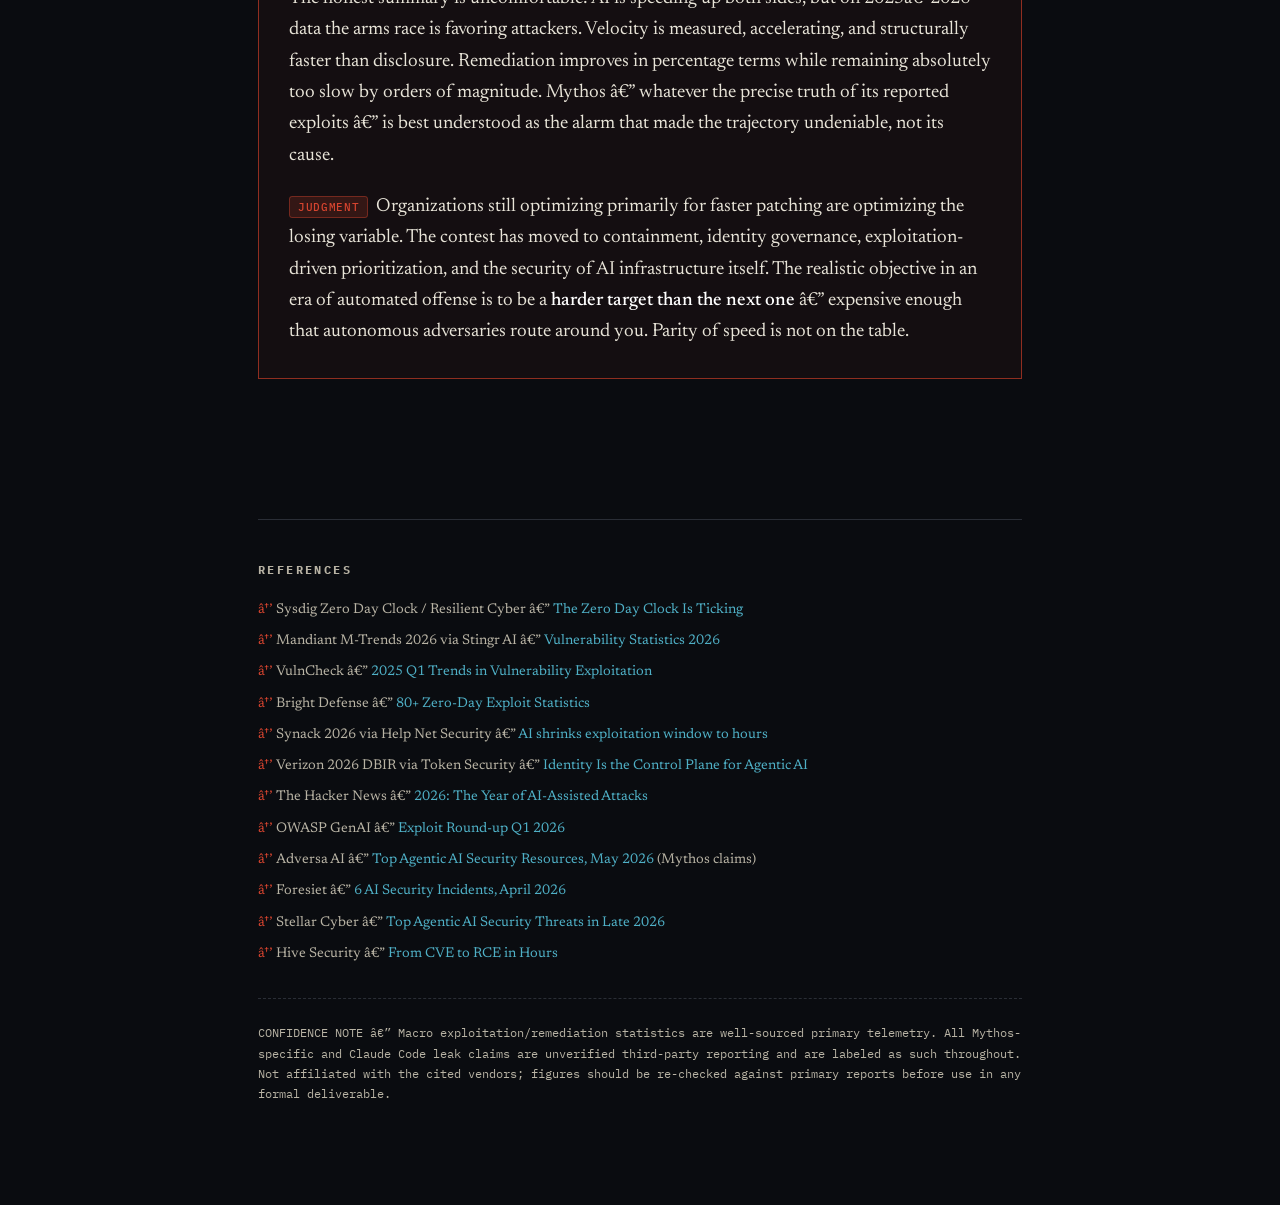
==== commit 709b6973: "chore: regenerate navigation menu [skip ci]" ====
--- a/articles/ai-threat-velocity-vs-remediation.html
+++ b/articles/ai-threat-velocity-vs-remediation.html
@@ -1,12 +1,16 @@
 <!-- NAV:START -->
 <nav class="site-nav" aria-label="Site navigation">
   <ul>
-    <li><a href="/index.html">Arvinder Singh — Cybersecurity Delivery Partner</a></li>
+    <li><a href="/index.html">Arvinder Singh | Cybersecurity Delivery Partner</a></li>
     <li>
       <details><summary>Articles</summary>
         <ul>
+          <li><a href="/articles/india-deforestation-events.html">Counting the Felled — India&#x27;s Forests, the Shield We&#x27;re Removing, and What&#x27;s Planned Next</a></li>
+          <li><a href="/articles/ffmpeg-ytdlp-bench-manual.html">FFmpeg &amp; yt-dlp — The Bench Manual</a></li>
+          <li><a href="/articles/punjab-2027-sitrep.html">Punjab 2027 — Sitrep &amp; Strategic Briefing</a></li>
           <li><a href="/articles/whatsapp-vs-signal.html">The Illusion of Privacy: What WhatsApp Doesn&#x27;t Tell You</a></li>
           <li><a href="/articles/ai-threat-velocity-vs-remediation.html">The Velocity Gap — AI&#x27;s Asymmetric Impact on Threat Vectors and Vulnerability Remediation</a></li>
+          <li><a href="/articles/rajesh-exports-sebi.html">The ₹15 Lakh Crore Question: Inside the Rajesh Exports Case — arvindersingh.me</a></li>
         </ul>
       </details>
     </li>
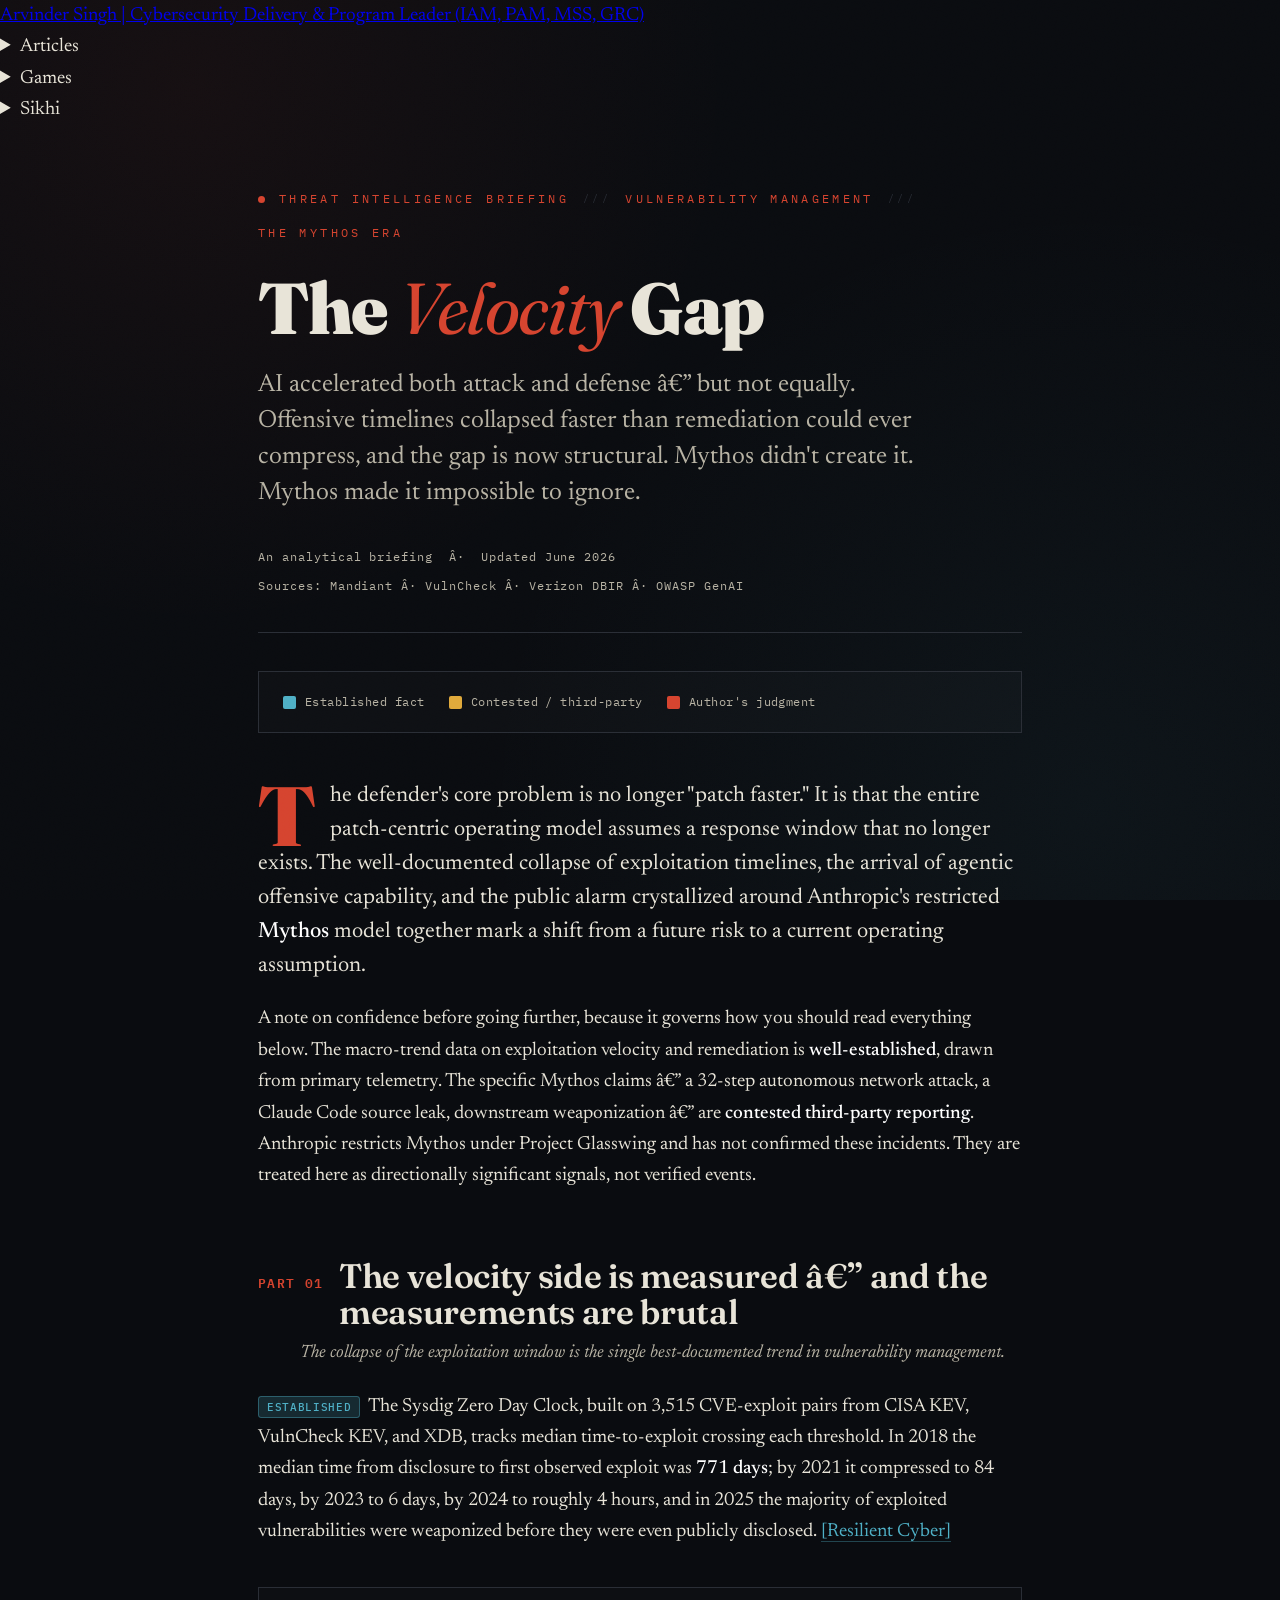
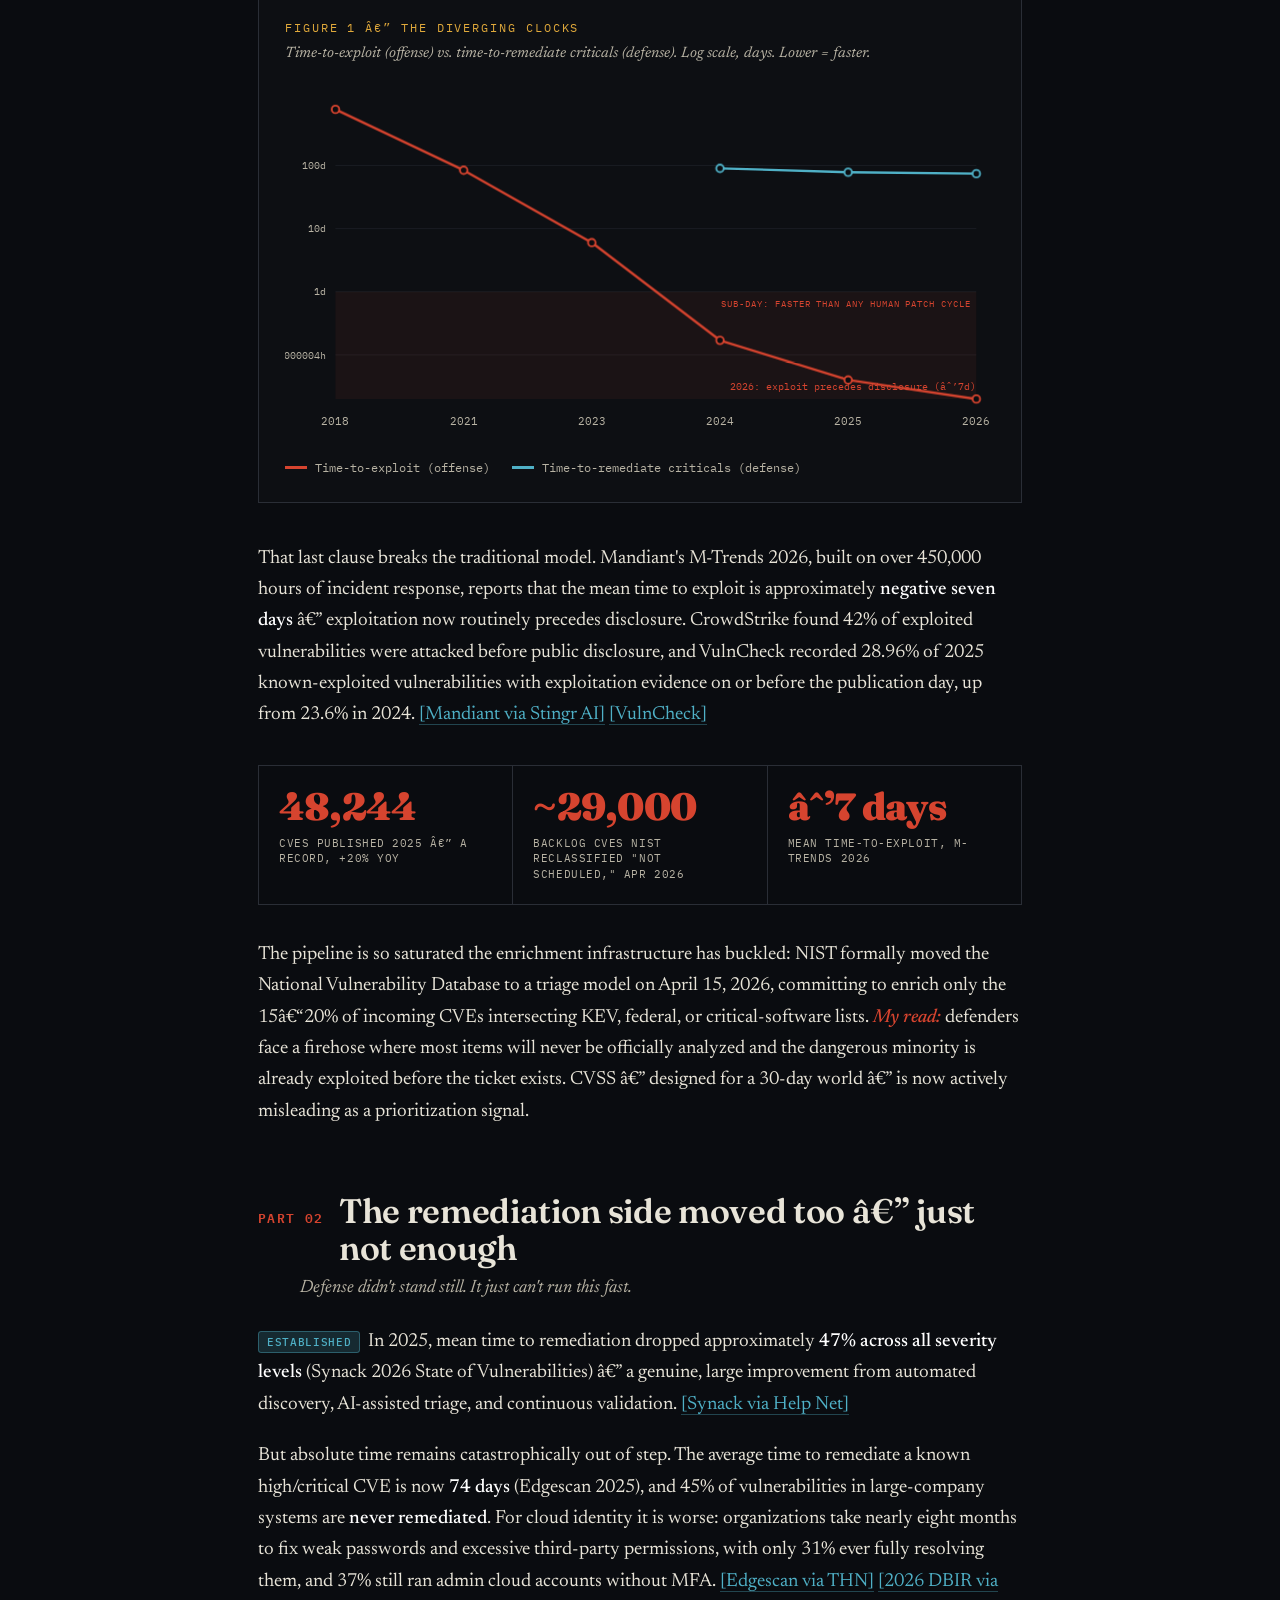
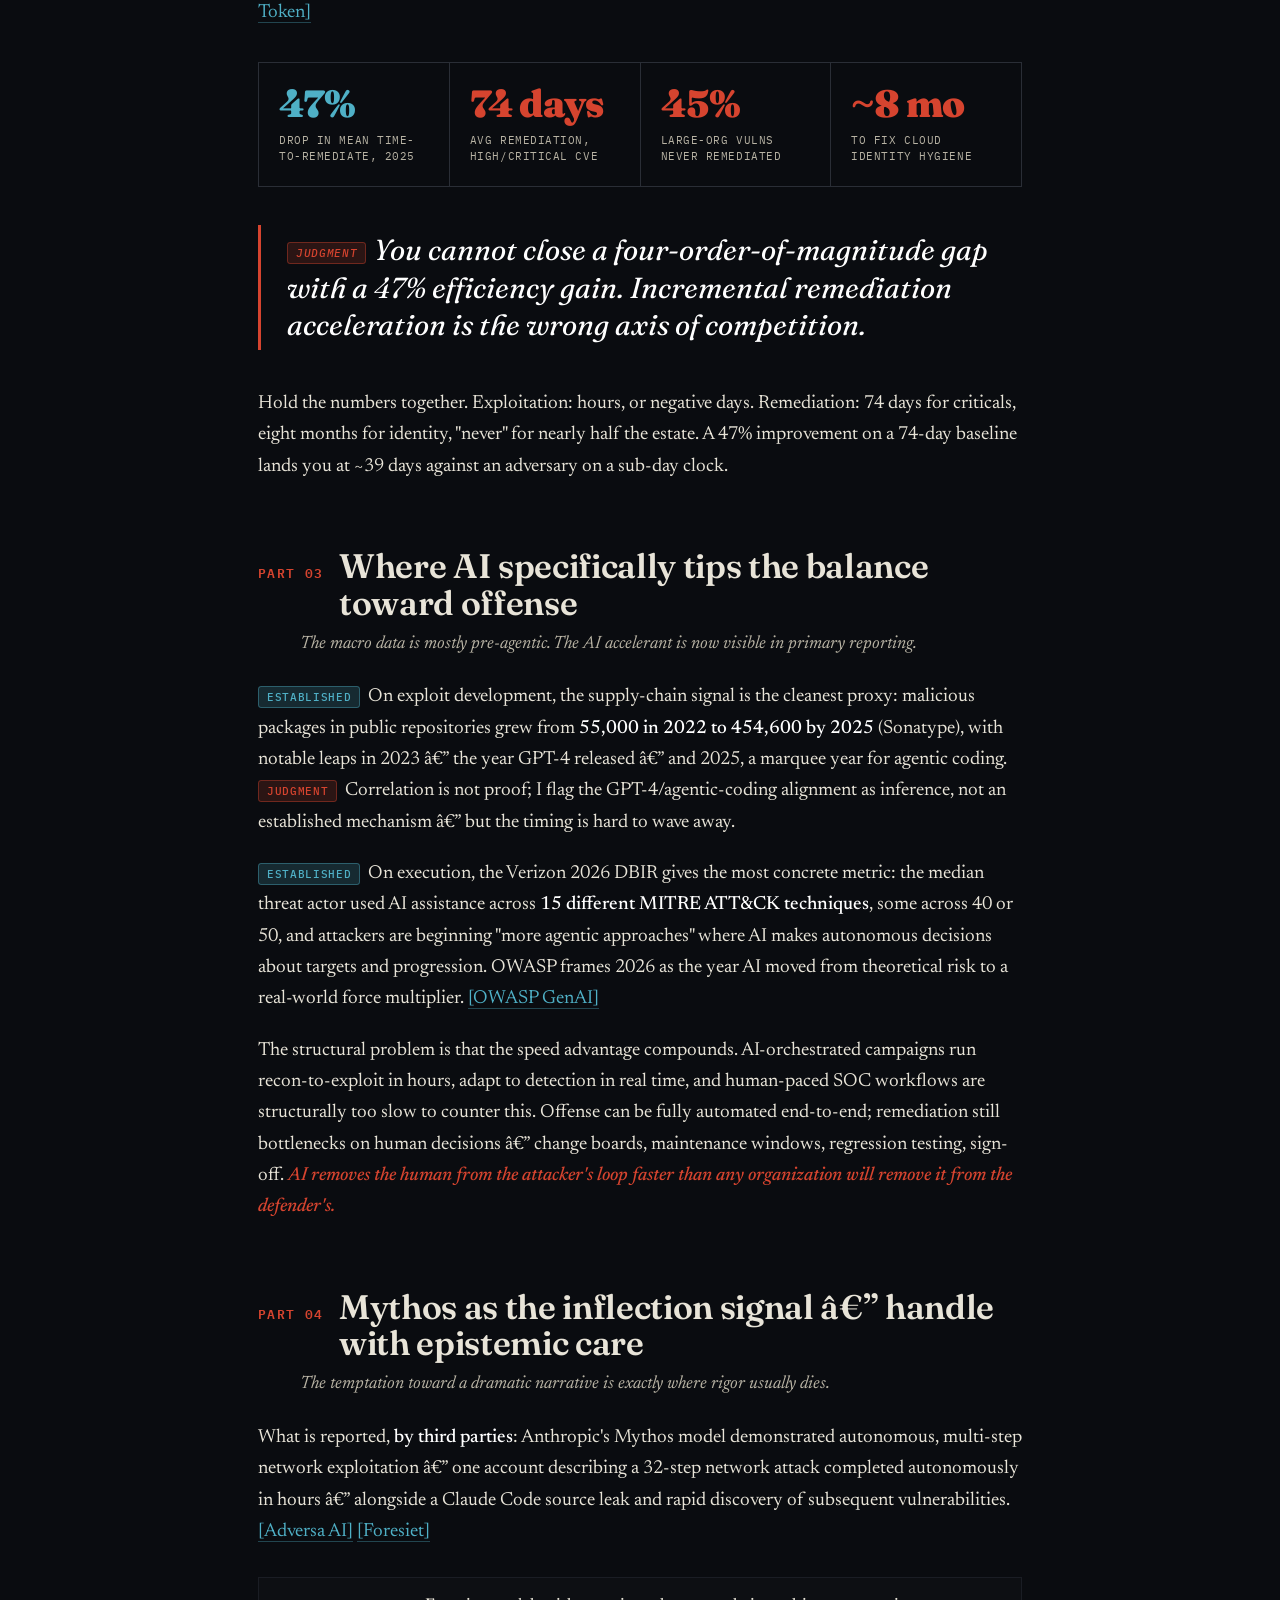
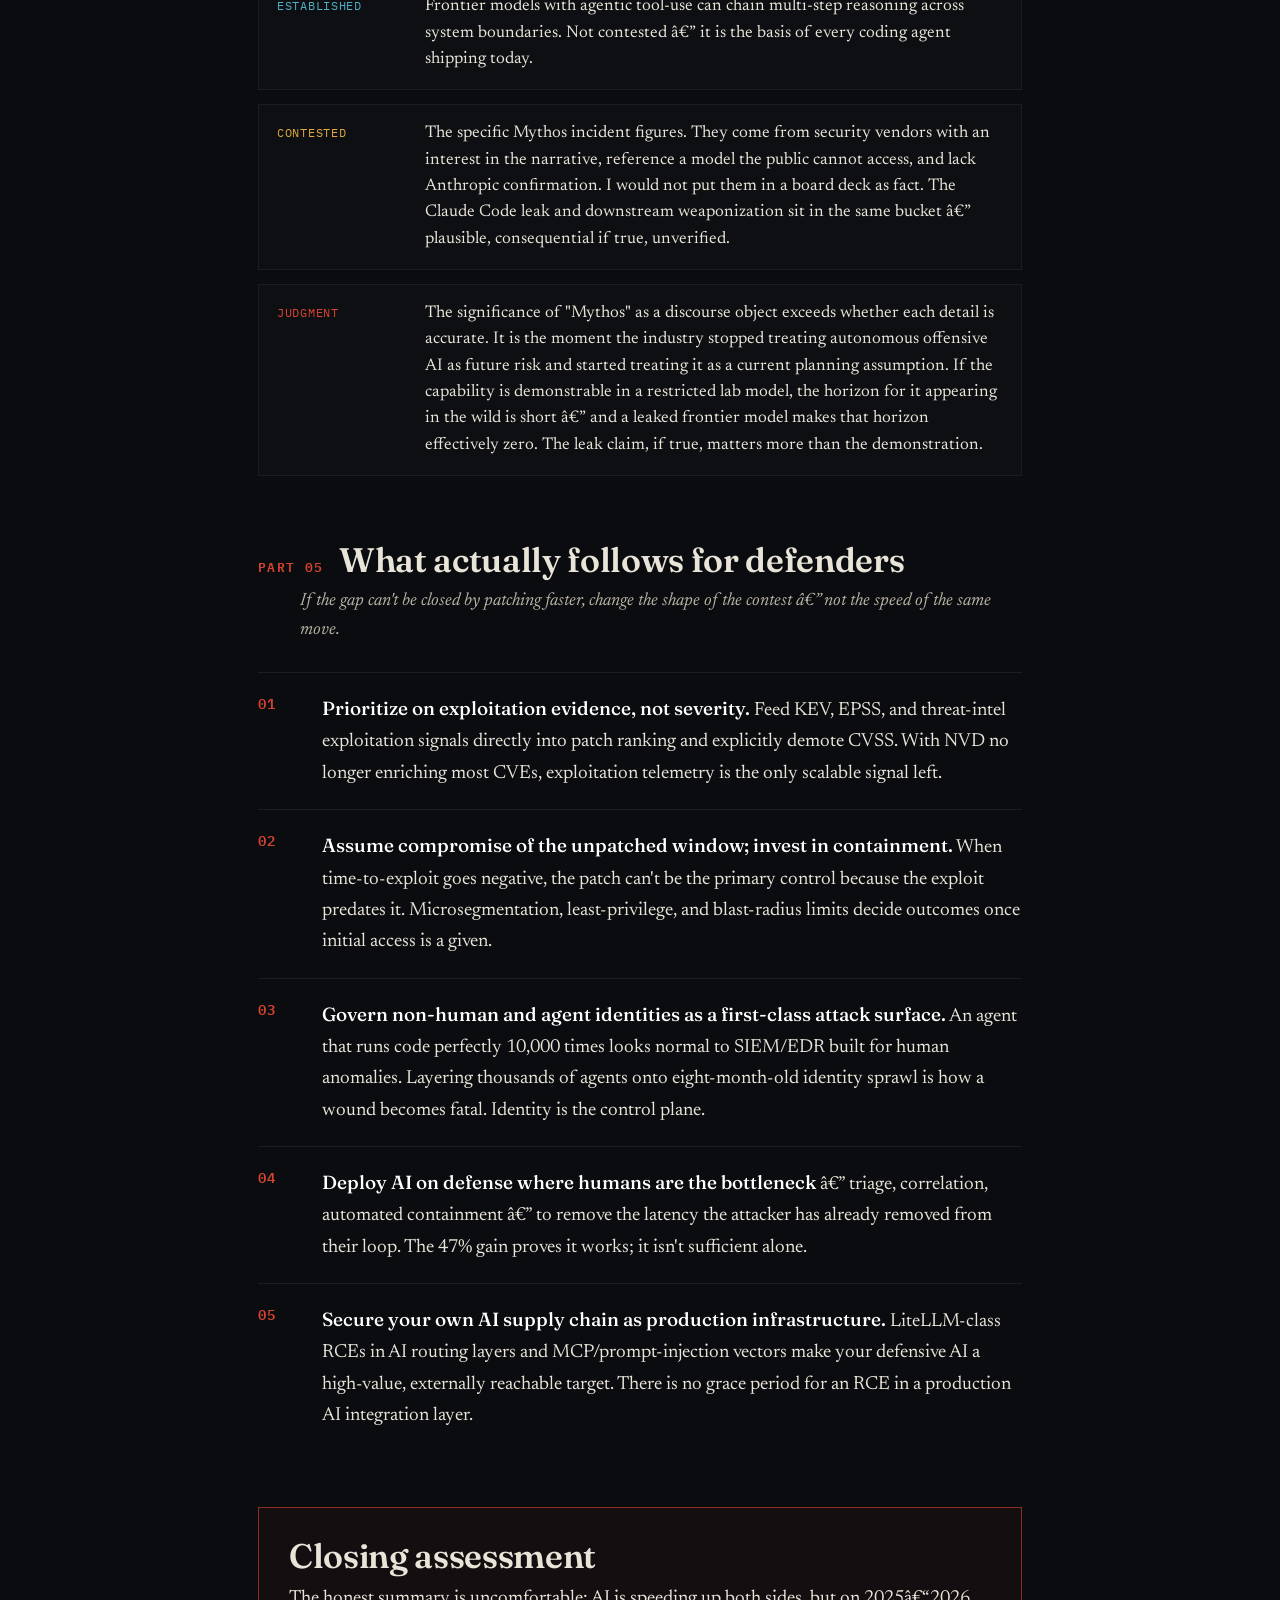
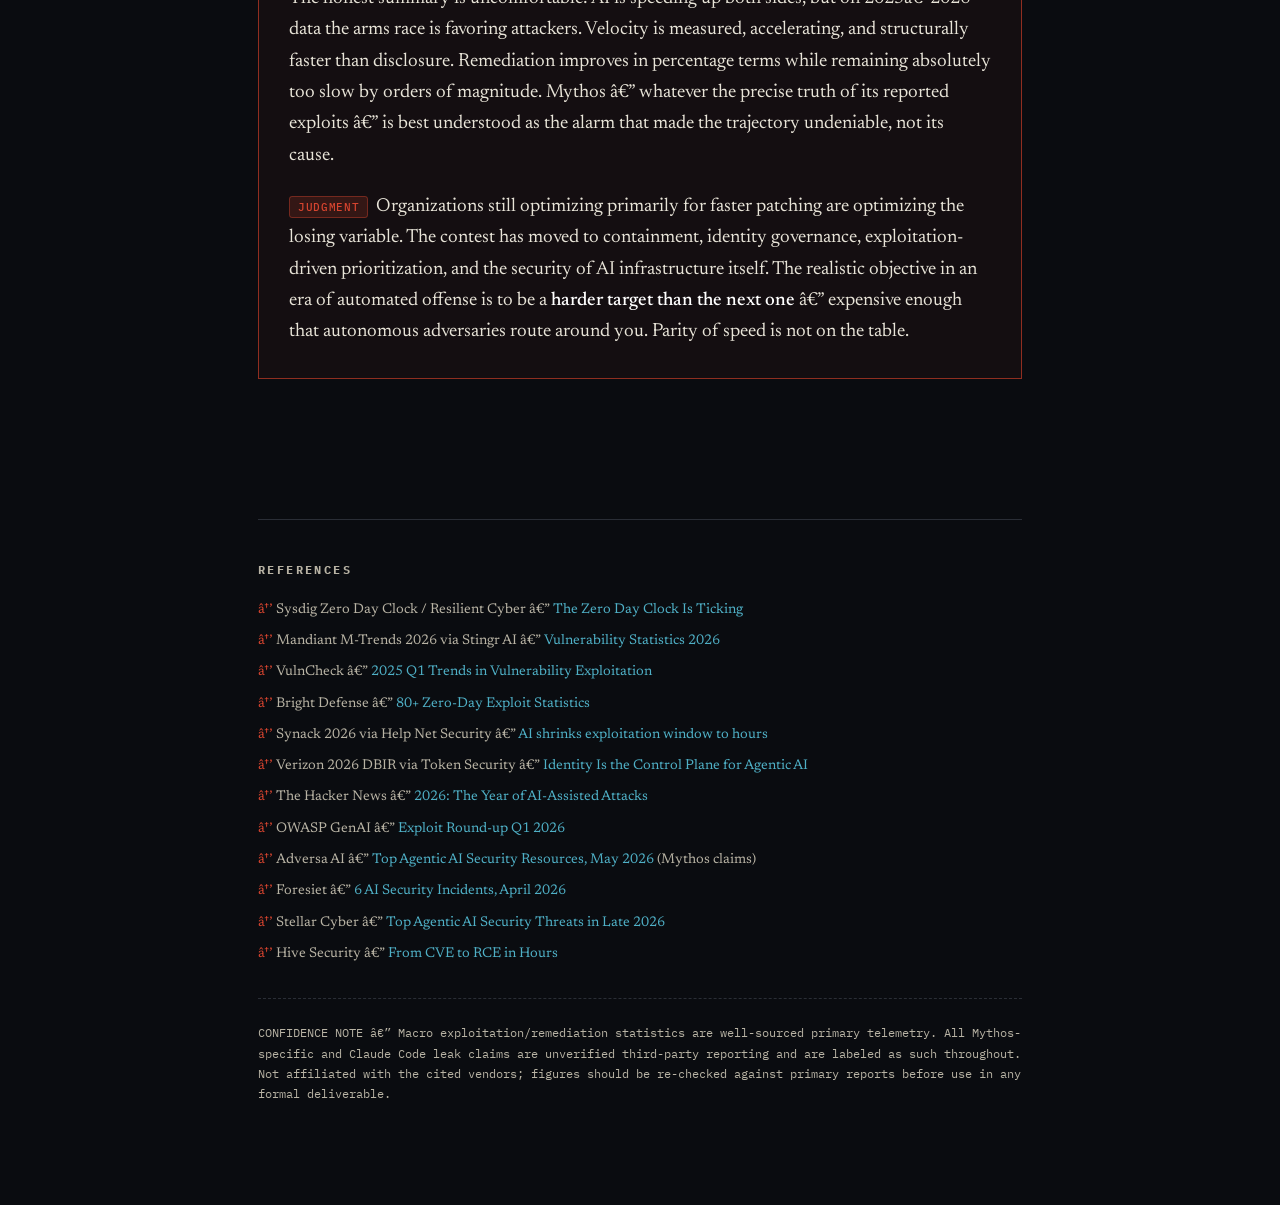
==== commit 1989eed9: "chore: regenerate navigation menu [skip ci]" ====
--- a/articles/ai-threat-velocity-vs-remediation.html
+++ b/articles/ai-threat-velocity-vs-remediation.html
@@ -1,7 +1,7 @@
 <!-- NAV:START -->
 <nav class="site-nav" aria-label="Site navigation">
   <ul>
-    <li><a href="/index.html">Arvinder Singh | Cybersecurity Delivery Partner</a></li>
+    <li><a href="/index.html">Arvinder Singh | Cybersecurity Delivery &amp; Program Leader (IAM, PAM, MSS, GRC)</a></li>
     <li>
       <details><summary>Articles</summary>
         <ul>
